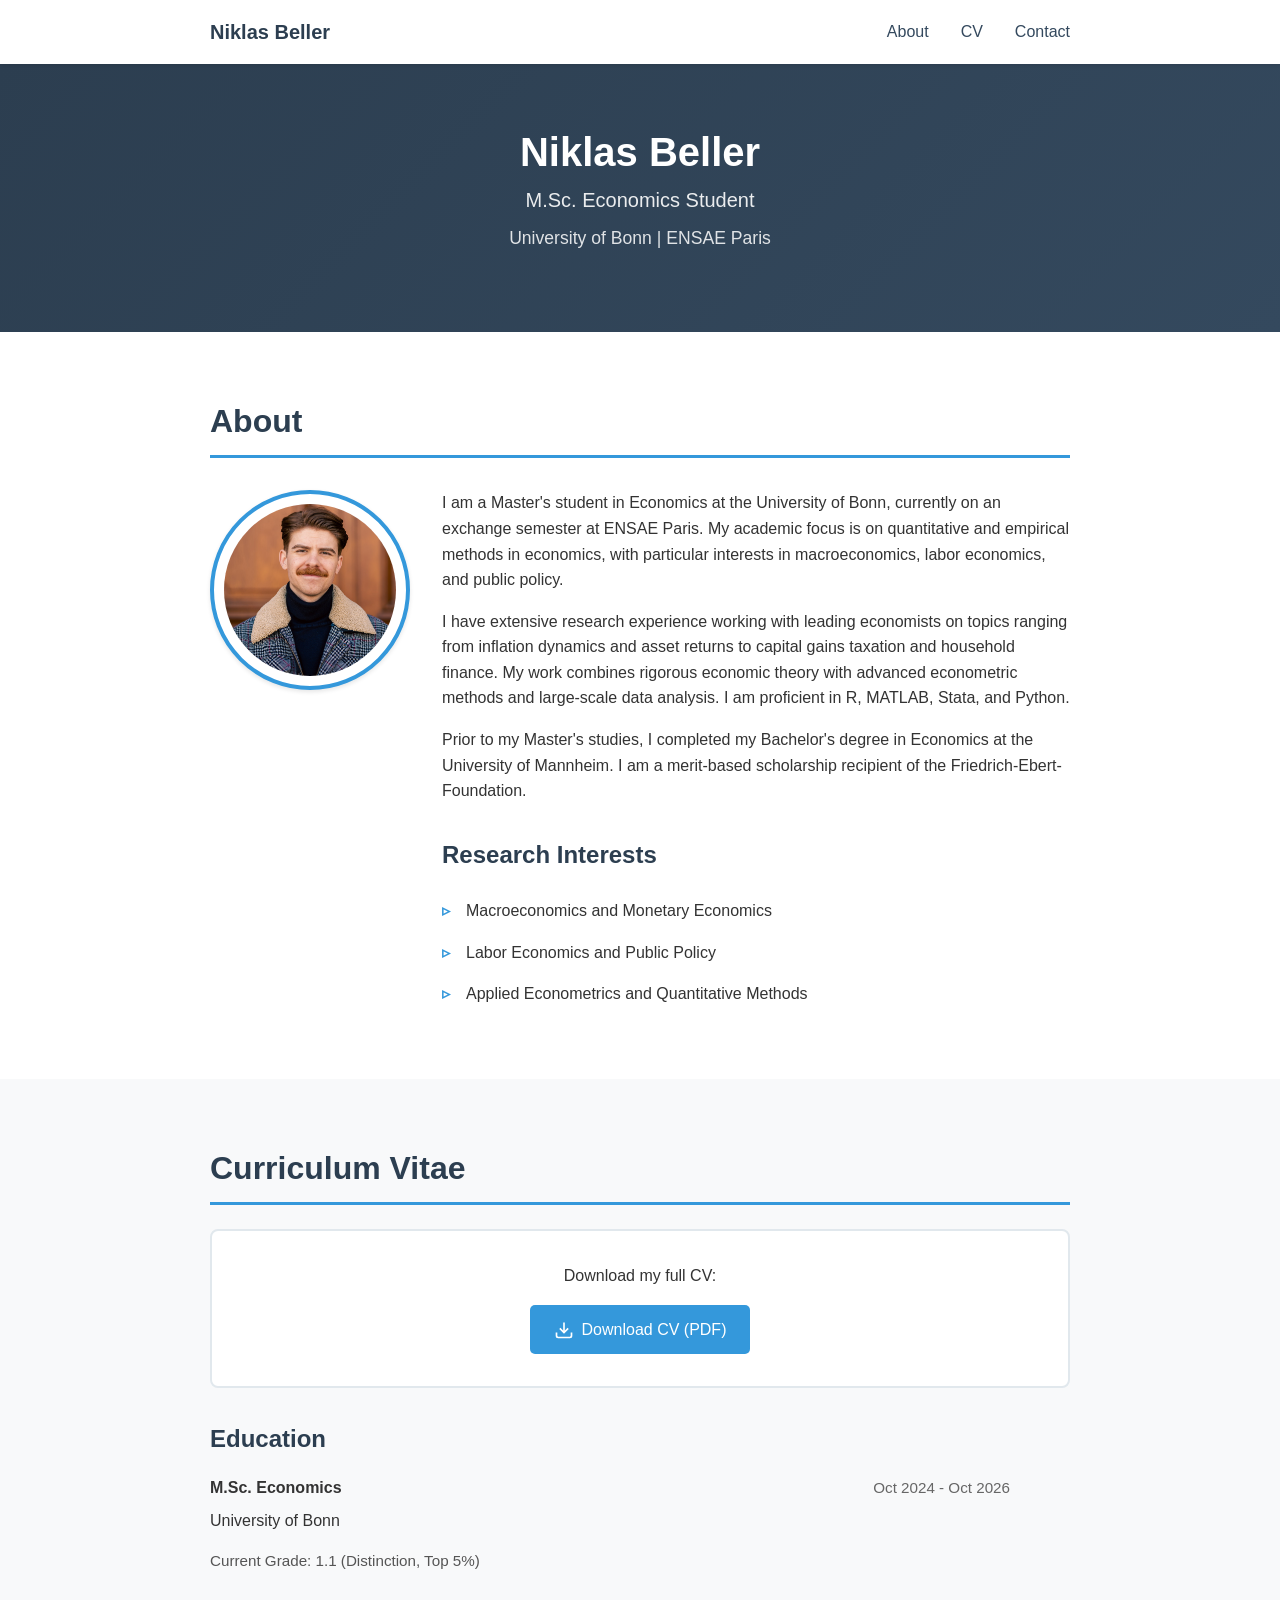
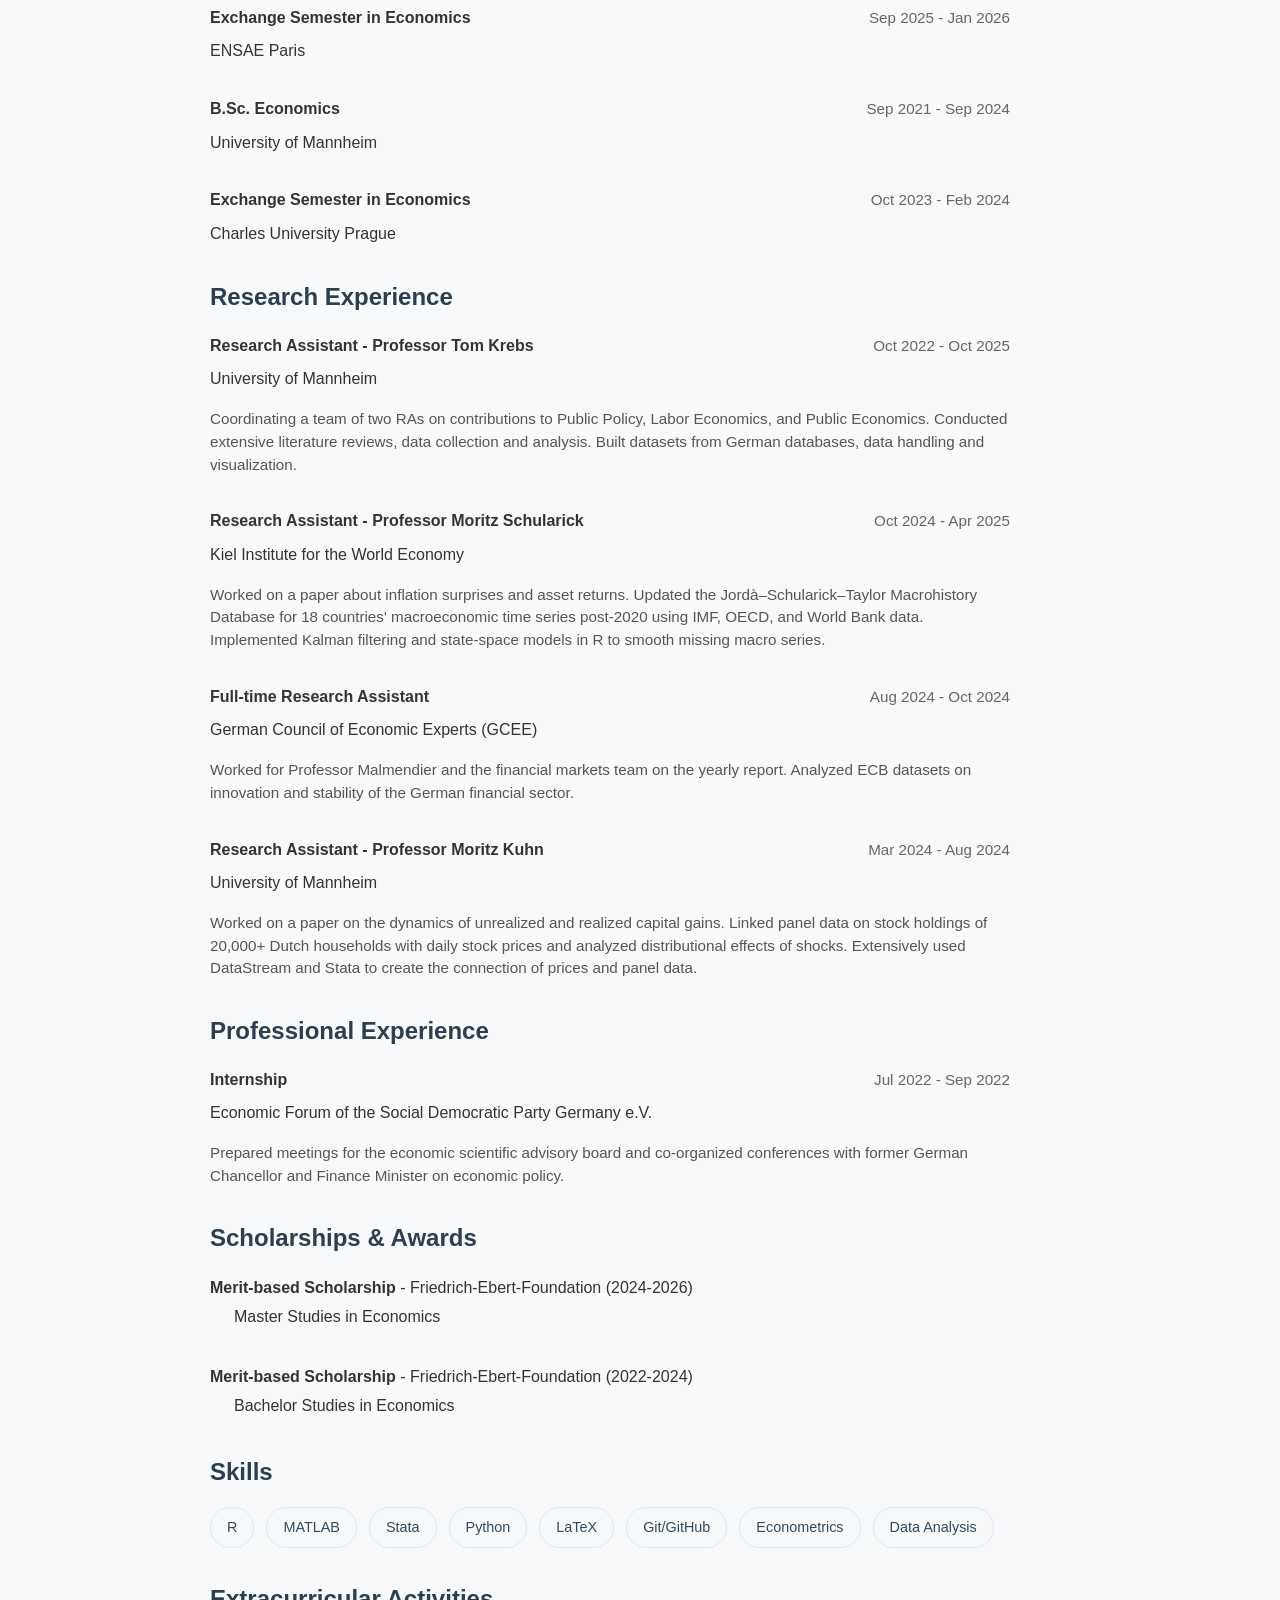
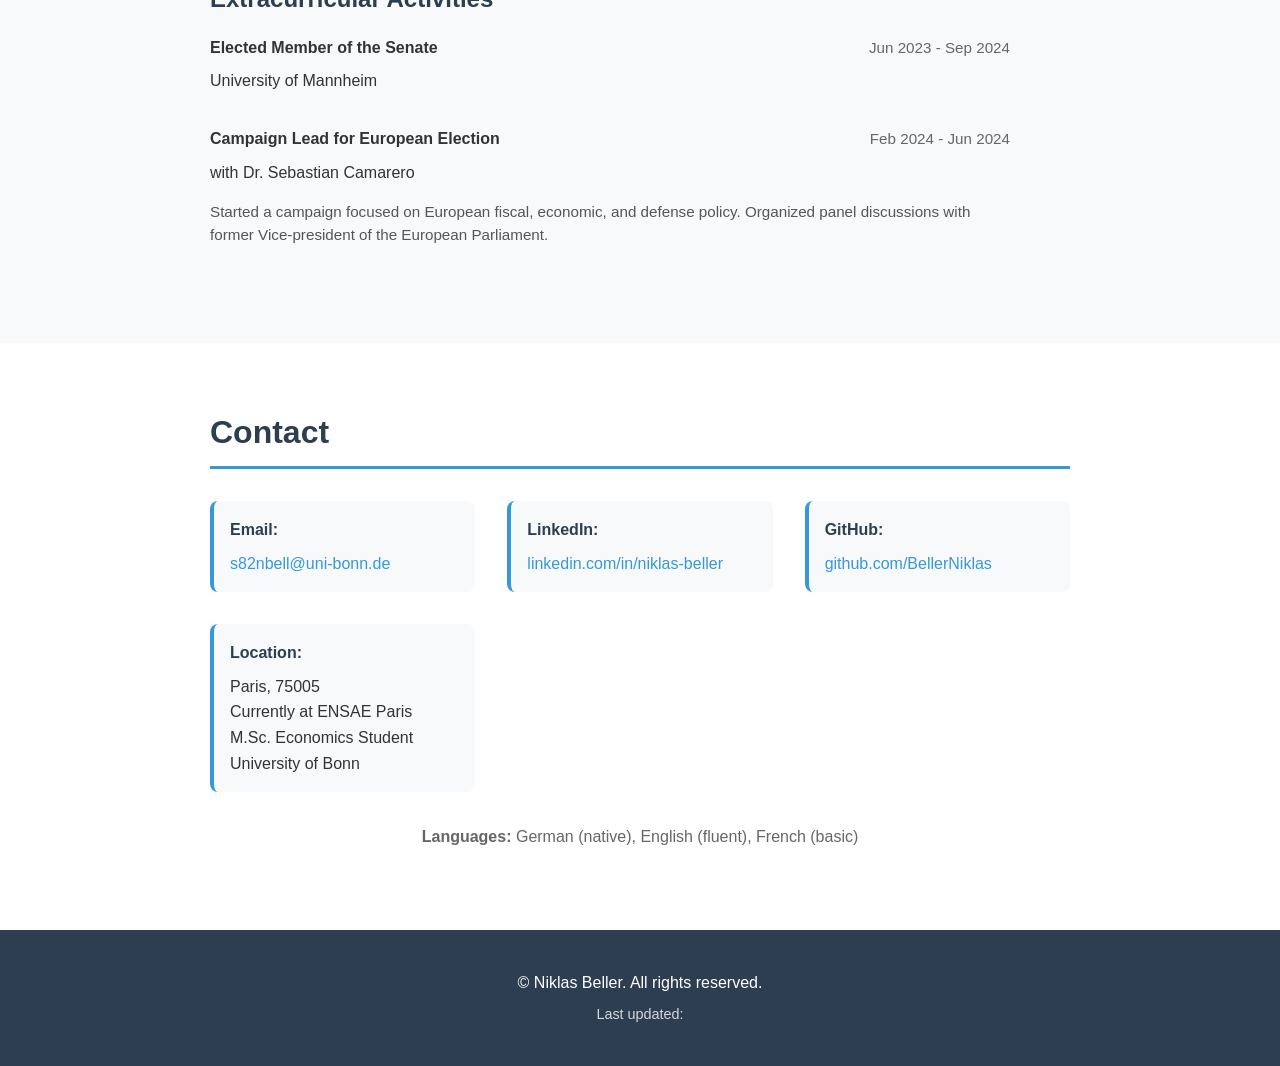
==== index.html @ c5fa342f "Remove grade details for Mannheim and Prague - Kept only Bonn M.Sc. grade (1.1, Distinction, Top 5%)" ====
<!DOCTYPE html>
<html lang="en">
<head>
    <meta charset="UTF-8">
    <meta name="viewport" content="width=device-width, initial-scale=1.0">
    <meta name="description" content="Academic profile of Niklas Beller, M.Sc. Economics Student">
    <meta name="author" content="Niklas Beller">
    <title>Niklas Beller - Academic Profile</title>
    <link rel="stylesheet" href="style.css">
</head>
<body>
    <!-- Navigation -->
    <nav class="navbar">
        <div class="container">
            <div class="nav-brand">Niklas Beller</div>
            <ul class="nav-menu">
                <li><a href="#about">About</a></li>
                <li><a href="#cv">CV</a></li>
                <li><a href="#contact">Contact</a></li>
            </ul>
        </div>
    </nav>

    <!-- Header Section -->
    <header class="header">
        <div class="container">
            <h1>Niklas Beller</h1>
            <p class="subtitle">M.Sc. Economics Student</p>
            <p class="affiliation">University of Bonn | ENSAE Paris</p>
        </div>
    </header>

    <!-- About Section -->
    <section id="about" class="section">
        <div class="container">
            <h2>About</h2>
            <div class="about-content">
                <div class="profile-photo">
                    <img src="profile.jpg" alt="Niklas Beller">
                </div>
                <div class="bio">
                    <p>
                        I am a Master's student in Economics at the University of Bonn, currently on an
                        exchange semester at ENSAE Paris. My academic focus is on quantitative and empirical
                        methods in economics, with particular interests in macroeconomics, labor economics,
                        and public policy.
                    </p>
                    <p>
                        I have extensive research experience working with leading economists on topics ranging
                        from inflation dynamics and asset returns to capital gains taxation and household finance.
                        My work combines rigorous economic theory with advanced econometric methods and large-scale
                        data analysis. I am proficient in R, MATLAB, Stata, and Python.
                    </p>
                    <p>
                        Prior to my Master's studies, I completed my Bachelor's degree in Economics at the
                        University of Mannheim. I am a merit-based scholarship
                        recipient of the Friedrich-Ebert-Foundation.
                    </p>

                    <h3>Research Interests</h3>
                    <ul class="research-interests">
                        <li>Macroeconomics and Monetary Economics</li>
                        <li>Labor Economics and Public Policy</li>
                        <li>Applied Econometrics and Quantitative Methods</li>
                    </ul>
                </div>
            </div>
        </div>
    </section>

    <!-- CV Section -->
    <section id="cv" class="section section-alt">
        <div class="container">
            <h2>Curriculum Vitae</h2>

            <!-- CV Download -->
            <div class="cv-download">
                <p>Download my full CV:</p>
                <a href="cv.pdf" class="btn-download" download>
                    <svg width="20" height="20" viewBox="0 0 24 24" fill="none" stroke="currentColor" stroke-width="2">
                        <path d="M21 15v4a2 2 0 0 1-2 2H5a2 2 0 0 1-2-2v-4"></path>
                        <polyline points="7 10 12 15 17 10"></polyline>
                        <line x1="12" y1="15" x2="12" y2="3"></line>
                    </svg>
                    Download CV (PDF)
                </a>
            </div>

            <!-- Inline CV Content -->
            <div class="cv-content">
                <h3>Education</h3>

                <div class="cv-item">
                    <div class="cv-item-header">
                        <strong>M.Sc. Economics</strong>
                        <span class="cv-date">Oct 2024 - Oct 2026</span>
                    </div>
                    <p>University of Bonn</p>
                    <p class="cv-detail">
                        Current Grade: 1.1 (Distinction, Top 5%)
                    </p>
                </div>

                <div class="cv-item">
                    <div class="cv-item-header">
                        <strong>Exchange Semester in Economics</strong>
                        <span class="cv-date">Sep 2025 - Jan 2026</span>
                    </div>
                    <p>ENSAE Paris</p>
                </div>

                <div class="cv-item">
                    <div class="cv-item-header">
                        <strong>B.Sc. Economics</strong>
                        <span class="cv-date">Sep 2021 - Sep 2024</span>
                    </div>
                    <p>University of Mannheim</p>
                </div>

                <div class="cv-item">
                    <div class="cv-item-header">
                        <strong>Exchange Semester in Economics</strong>
                        <span class="cv-date">Oct 2023 - Feb 2024</span>
                    </div>
                    <p>Charles University Prague</p>
                </div>

                <h3>Research Experience</h3>

                <div class="cv-item">
                    <div class="cv-item-header">
                        <strong>Research Assistant - Professor Tom Krebs</strong>
                        <span class="cv-date">Oct 2022 - Oct 2025</span>
                    </div>
                    <p>University of Mannheim</p>
                    <p class="cv-detail">
                        Coordinating a team of two RAs on contributions to Public Policy, Labor Economics,
                        and Public Economics. Conducted extensive literature reviews, data collection and analysis.
                        Built datasets from German databases, data handling and visualization.
                    </p>
                </div>

                <div class="cv-item">
                    <div class="cv-item-header">
                        <strong>Research Assistant - Professor Moritz Schularick</strong>
                        <span class="cv-date">Oct 2024 - Apr 2025</span>
                    </div>
                    <p>Kiel Institute for the World Economy</p>
                    <p class="cv-detail">
                        Worked on a paper about inflation surprises and asset returns. Updated the
                        Jordà–Schularick–Taylor Macrohistory Database for 18 countries' macroeconomic time
                        series post-2020 using IMF, OECD, and World Bank data. Implemented Kalman filtering
                        and state-space models in R to smooth missing macro series.
                    </p>
                </div>

                <div class="cv-item">
                    <div class="cv-item-header">
                        <strong>Full-time Research Assistant</strong>
                        <span class="cv-date">Aug 2024 - Oct 2024</span>
                    </div>
                    <p>German Council of Economic Experts (GCEE)</p>
                    <p class="cv-detail">
                        Worked for Professor Malmendier and the financial markets team on the yearly report.
                        Analyzed ECB datasets on innovation and stability of the German financial sector.
                    </p>
                </div>

                <div class="cv-item">
                    <div class="cv-item-header">
                        <strong>Research Assistant - Professor Moritz Kuhn</strong>
                        <span class="cv-date">Mar 2024 - Aug 2024</span>
                    </div>
                    <p>University of Mannheim</p>
                    <p class="cv-detail">
                        Worked on a paper on the dynamics of unrealized and realized capital gains.
                        Linked panel data on stock holdings of 20,000+ Dutch households with daily stock
                        prices and analyzed distributional effects of shocks. Extensively used DataStream
                        and Stata to create the connection of prices and panel data.
                    </p>
                </div>

                <h3>Professional Experience</h3>

                <div class="cv-item">
                    <div class="cv-item-header">
                        <strong>Internship</strong>
                        <span class="cv-date">Jul 2022 - Sep 2022</span>
                    </div>
                    <p>Economic Forum of the Social Democratic Party Germany e.V.</p>
                    <p class="cv-detail">
                        Prepared meetings for the economic scientific advisory board and co-organized
                        conferences with former German Chancellor and Finance Minister on economic policy.
                    </p>
                </div>

                <h3>Scholarships & Awards</h3>

                <div class="cv-item">
                    <p class="publication">
                        <strong>Merit-based Scholarship</strong> - Friedrich-Ebert-Foundation (2024-2026)<br>
                        Master Studies in Economics
                    </p>
                </div>

                <div class="cv-item">
                    <p class="publication">
                        <strong>Merit-based Scholarship</strong> - Friedrich-Ebert-Foundation (2022-2024)<br>
                        Bachelor Studies in Economics
                    </p>
                </div>

                <h3>Skills</h3>
                <div class="skills">
                    <span class="skill-tag">R</span>
                    <span class="skill-tag">MATLAB</span>
                    <span class="skill-tag">Stata</span>
                    <span class="skill-tag">Python</span>
                    <span class="skill-tag">LaTeX</span>
                    <span class="skill-tag">Git/GitHub</span>
                    <span class="skill-tag">Econometrics</span>
                    <span class="skill-tag">Data Analysis</span>
                </div>

                <h3>Extracurricular Activities</h3>

                <div class="cv-item">
                    <div class="cv-item-header">
                        <strong>Elected Member of the Senate</strong>
                        <span class="cv-date">Jun 2023 - Sep 2024</span>
                    </div>
                    <p>University of Mannheim</p>
                </div>

                <div class="cv-item">
                    <div class="cv-item-header">
                        <strong>Campaign Lead for European Election</strong>
                        <span class="cv-date">Feb 2024 - Jun 2024</span>
                    </div>
                    <p>with Dr. Sebastian Camarero</p>
                    <p class="cv-detail">
                        Started a campaign focused on European fiscal, economic, and defense policy.
                        Organized panel discussions with former Vice-president of the European Parliament.
                    </p>
                </div>
            </div>
        </div>
    </section>

    <!-- Contact Section -->
    <section id="contact" class="section">
        <div class="container">
            <h2>Contact</h2>
            <div class="contact-info">
                <div class="contact-item">
                    <strong>Email:</strong>
                    <a href="mailto:s82nbell@uni-bonn.de">s82nbell@uni-bonn.de</a>
                </div>

                <div class="contact-item">
                    <strong>LinkedIn:</strong>
                    <a href="https://www.linkedin.com/in/niklas-beller-2204881b4/" target="_blank">linkedin.com/in/niklas-beller</a>
                </div>

                <div class="contact-item">
                    <strong>GitHub:</strong>
                    <a href="https://github.com/BellerNiklas" target="_blank">github.com/BellerNiklas</a>
                </div>

                <div class="contact-item">
                    <strong>Location:</strong>
                    <p>
                        Paris, 75005<br>
                        Currently at ENSAE Paris<br>
                        M.Sc. Economics Student<br>
                        University of Bonn
                    </p>
                </div>
            </div>

            <div style="margin-top: 2rem; text-align: center;">
                <p style="color: #666;">
                    <strong>Languages:</strong> German (native), English (fluent), French (basic)
                </p>
            </div>
        </div>
    </section>

    <!-- Footer -->
    <footer class="footer">
        <div class="container">
            <p>&copy; <span id="year"></span> Niklas Beller. All rights reserved.</p>
            <p class="footer-note">Last updated: <span id="last-updated"></span></p>
        </div>
    </footer>

    <!-- Simple JavaScript for dynamic year and smooth scrolling -->
    <script>
        // Update copyright year
        document.getElementById('year').textContent = new Date().getFullYear();

        // Update last modified date
        document.getElementById('last-updated').textContent = new Date().toLocaleDateString('en-US', {
            year: 'numeric',
            month: 'long',
            day: 'numeric'
        });

        // Smooth scrolling for navigation links
        document.querySelectorAll('a[href^="#"]').forEach(anchor => {
            anchor.addEventListener('click', function (e) {
                e.preventDefault();
                const target = document.querySelector(this.getAttribute('href'));
                if target) {
                    target.scrollIntoView({
                        behavior: 'smooth',
                        block: 'start'
                    });
                }
            });
        });
    </script>
</body>
</html>
---- style.css ----
/* ===================================
   Academic Profile Website Styles
   =================================== */

/* CSS Variables for easy customization */
:root {
    --primary-color: #2c3e50;
    --secondary-color: #34495e;
    --accent-color: #3498db;
    --text-color: #333333;
    --light-bg: #f8f9fa;
    --white: #ffffff;
    --border-color: #e1e8ed;
    --shadow: 0 2px 4px rgba(0, 0, 0, 0.1);
}

/* Reset and Base Styles */
* {
    margin: 0;
    padding: 0;
    box-sizing: border-box;
}

html {
    scroll-behavior: smooth;
}

body {
    font-family: -apple-system, BlinkMacSystemFont, 'Segoe UI', Roboto, 'Helvetica Neue', Arial, sans-serif;
    line-height: 1.6;
    color: var(--text-color);
    background-color: var(--white);
}

.container {
    max-width: 900px;
    margin: 0 auto;
    padding: 0 20px;
}

/* Typography */
h1, h2, h3, h4 {
    color: var(--primary-color);
    font-weight: 600;
    margin-bottom: 1rem;
}

h1 {
    font-size: 2.5rem;
    line-height: 1.2;
}

h2 {
    font-size: 2rem;
    margin-bottom: 1.5rem;
    padding-bottom: 0.5rem;
    border-bottom: 3px solid var(--accent-color);
}

h3 {
    font-size: 1.5rem;
    margin-top: 2rem;
    margin-bottom: 1rem;
}

p {
    margin-bottom: 1rem;
}

a {
    color: var(--accent-color);
    text-decoration: none;
    transition: color 0.3s ease;
}

a:hover {
    color: var(--primary-color);
    text-decoration: underline;
}

/* Navigation Bar */
.navbar {
    background-color: var(--white);
    box-shadow: var(--shadow);
    position: sticky;
    top: 0;
    z-index: 1000;
    padding: 1rem 0;
}

.navbar .container {
    display: flex;
    justify-content: space-between;
    align-items: center;
}

.nav-brand {
    font-size: 1.25rem;
    font-weight: 600;
    color: var(--primary-color);
}

.nav-menu {
    display: flex;
    list-style: none;
    gap: 2rem;
}

.nav-menu a {
    color: var(--secondary-color);
    font-weight: 500;
    text-decoration: none;
    transition: color 0.3s ease;
}

.nav-menu a:hover {
    color: var(--accent-color);
    text-decoration: none;
}

/* Header Section */
.header {
    background: linear-gradient(135deg, var(--primary-color) 0%, var(--secondary-color) 100%);
    color: var(--white);
    padding: 4rem 0;
    text-align: center;
}

.header h1 {
    color: var(--white);
    margin-bottom: 0.5rem;
}

.subtitle {
    font-size: 1.25rem;
    margin-bottom: 0.5rem;
    opacity: 0.9;
}

.affiliation {
    font-size: 1.1rem;
    opacity: 0.85;
}

/* Section Styles */
.section {
    padding: 4rem 0;
}

.section-alt {
    background-color: var(--light-bg);
}

/* About Section */
.about-content {
    display: grid;
    grid-template-columns: 200px 1fr;
    gap: 2rem;
    margin-top: 2rem;
}

.profile-photo {
    text-align: center;
}

.profile-photo img {
    width: 200px;
    height: 200px;
    border-radius: 50%;
    object-fit: cover;
    object-position: center top;
    border: 4px solid var(--accent-color);
    box-shadow: var(--shadow);
    background-color: var(--white);
    padding: 10px;
}

.photo-note {
    font-size: 0.85rem;
    color: #666;
    font-style: italic;
    margin-top: 1rem;
}

.research-interests {
    list-style: none;
    padding-left: 0;
}

.research-interests li {
    padding: 0.5rem 0;
    padding-left: 1.5rem;
    position: relative;
}

.research-interests li:before {
    content: "▹";
    position: absolute;
    left: 0;
    color: var(--accent-color);
    font-weight: bold;
}

/* CV Section */
.cv-download {
    background-color: var(--white);
    border: 2px solid var(--border-color);
    border-radius: 8px;
    padding: 2rem;
    text-align: center;
    margin-bottom: 2rem;
}

.btn-download {
    display: inline-flex;
    align-items: center;
    gap: 0.5rem;
    background-color: var(--accent-color);
    color: var(--white);
    padding: 0.75rem 1.5rem;
    border-radius: 5px;
    font-weight: 500;
    text-decoration: none;
    transition: background-color 0.3s ease, transform 0.2s ease;
}

.btn-download:hover {
    background-color: var(--primary-color);
    transform: translateY(-2px);
    text-decoration: none;
}

.cv-note {
    font-size: 0.85rem;
    color: #666;
    font-style: italic;
    margin-top: 1rem;
}

.cv-content {
    max-width: 800px;
}

.cv-item {
    margin-bottom: 2rem;
}

.cv-item-header {
    display: flex;
    justify-content: space-between;
    align-items: baseline;
    margin-bottom: 0.5rem;
}

.cv-date {
    color: #666;
    font-size: 0.95rem;
}

.cv-detail {
    color: #555;
    font-size: 0.95rem;
    line-height: 1.5;
}

.publication {
    line-height: 1.8;
    padding-left: 1.5rem;
    text-indent: -1.5rem;
}

.skills {
    display: flex;
    flex-wrap: wrap;
    gap: 0.75rem;
    margin-top: 1rem;
}

.skill-tag {
    background-color: var(--light-bg);
    border: 1px solid var(--border-color);
    padding: 0.5rem 1rem;
    border-radius: 20px;
    font-size: 0.9rem;
    color: var(--secondary-color);
}

/* Contact Section */
.contact-info {
    display: grid;
    grid-template-columns: repeat(auto-fit, minmax(250px, 1fr));
    gap: 2rem;
    margin-top: 2rem;
}

.contact-item {
    padding: 1rem;
    background-color: var(--light-bg);
    border-radius: 8px;
    border-left: 4px solid var(--accent-color);
}

.contact-item strong {
    display: block;
    color: var(--primary-color);
    margin-bottom: 0.5rem;
}

.contact-item p {
    margin: 0;
    line-height: 1.6;
}

/* Footer */
.footer {
    background-color: var(--primary-color);
    color: var(--white);
    padding: 2rem 0;
    text-align: center;
}

.footer p {
    margin: 0.5rem 0;
}

.footer-note {
    font-size: 0.9rem;
    opacity: 0.8;
}

/* Responsive Design */
@media (max-width: 768px) {
    h1 {
        font-size: 2rem;
    }

    h2 {
        font-size: 1.5rem;
    }

    .navbar .container {
        flex-direction: column;
        gap: 1rem;
    }

    .nav-menu {
        gap: 1rem;
    }

    .header {
        padding: 3rem 0;
    }

    .section {
        padding: 3rem 0;
    }

    .about-content {
        grid-template-columns: 1fr;
        text-align: center;
    }

    .profile-photo {
        margin-bottom: 1rem;
    }

    .research-interests {
        text-align: left;
    }

    .cv-item-header {
        flex-direction: column;
        align-items: flex-start;
        gap: 0.25rem;
    }

    .contact-info {
        grid-template-columns: 1fr;
    }
}

@media (max-width: 480px) {
    .container {
        padding: 0 15px;
    }

    h1 {
        font-size: 1.75rem;
    }

    .subtitle {
        font-size: 1.1rem;
    }

    .nav-menu {
        gap: 0.75rem;
        font-size: 0.9rem;
    }
}

/* Print Styles */
@media print {
    .navbar,
    .footer {
        display: none;
    }

    .section {
        page-break-inside: avoid;
    }

    a {
        text-decoration: underline;
    }
}
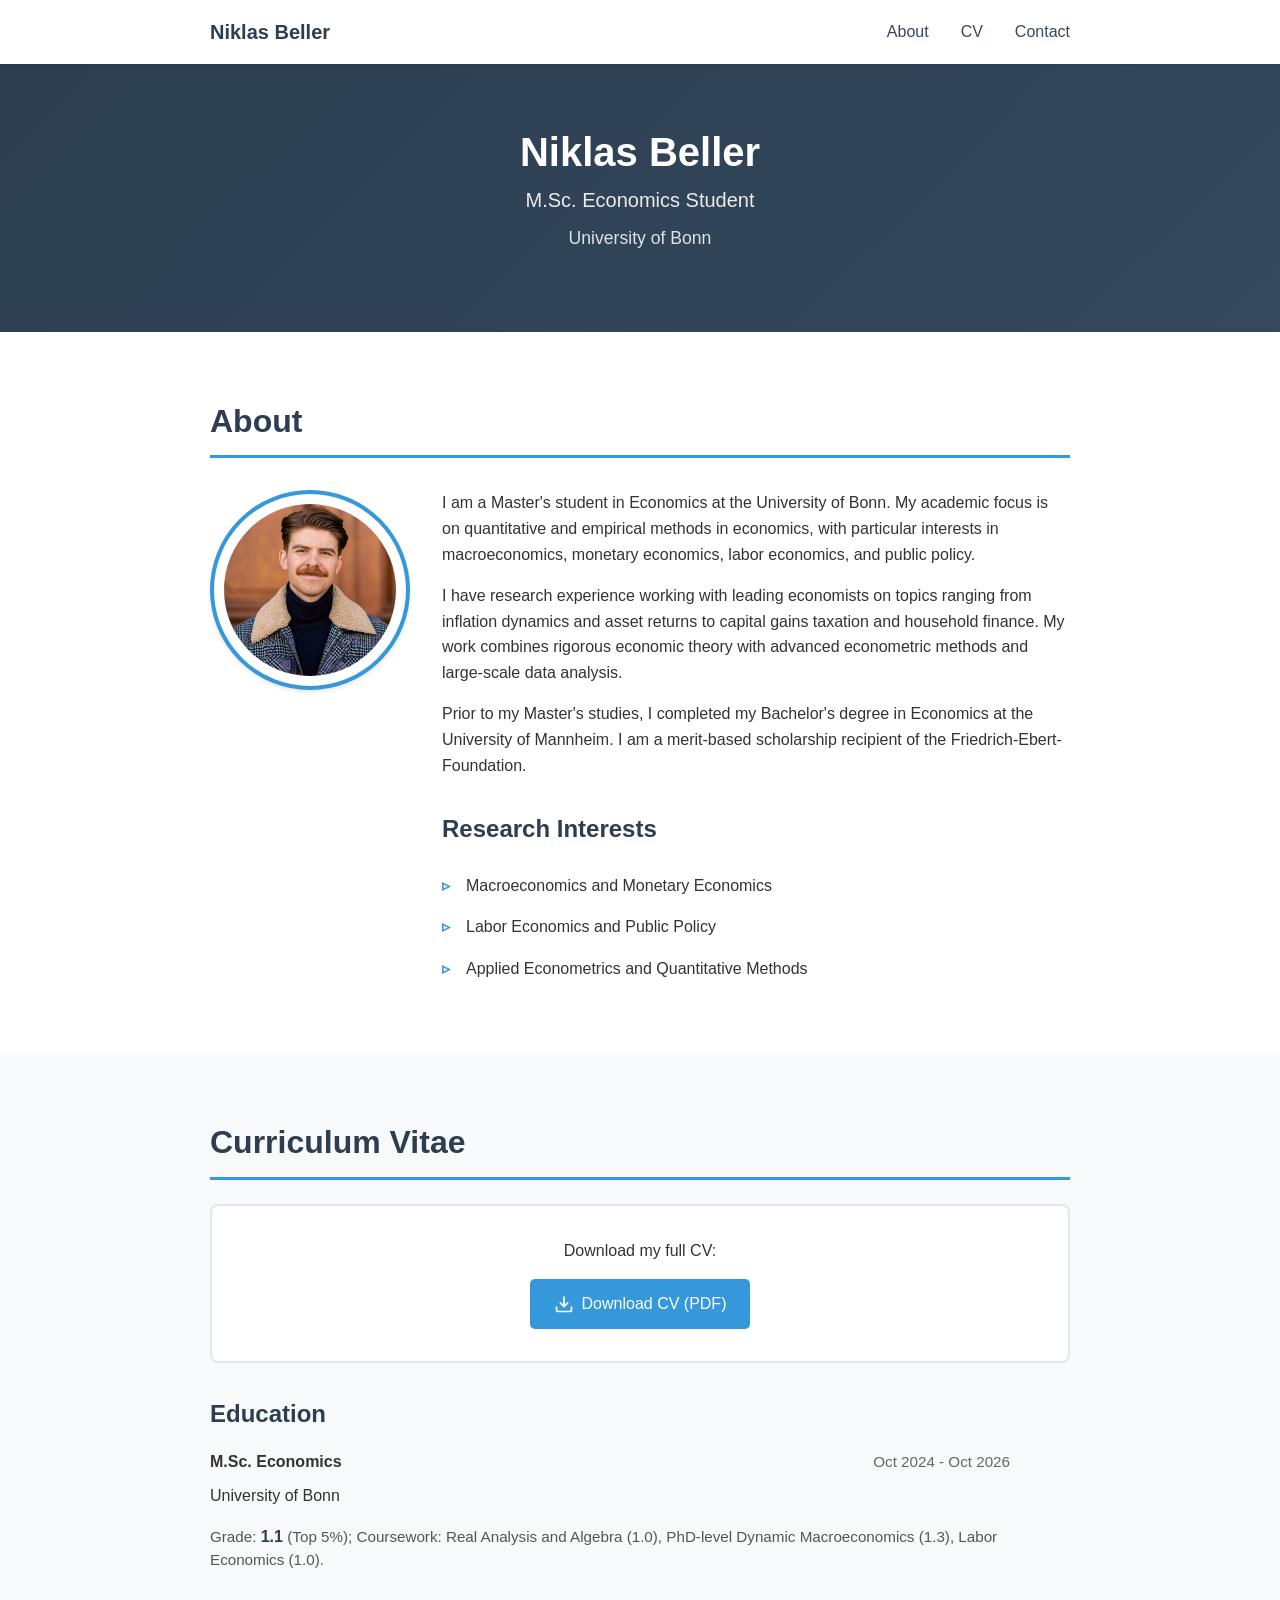
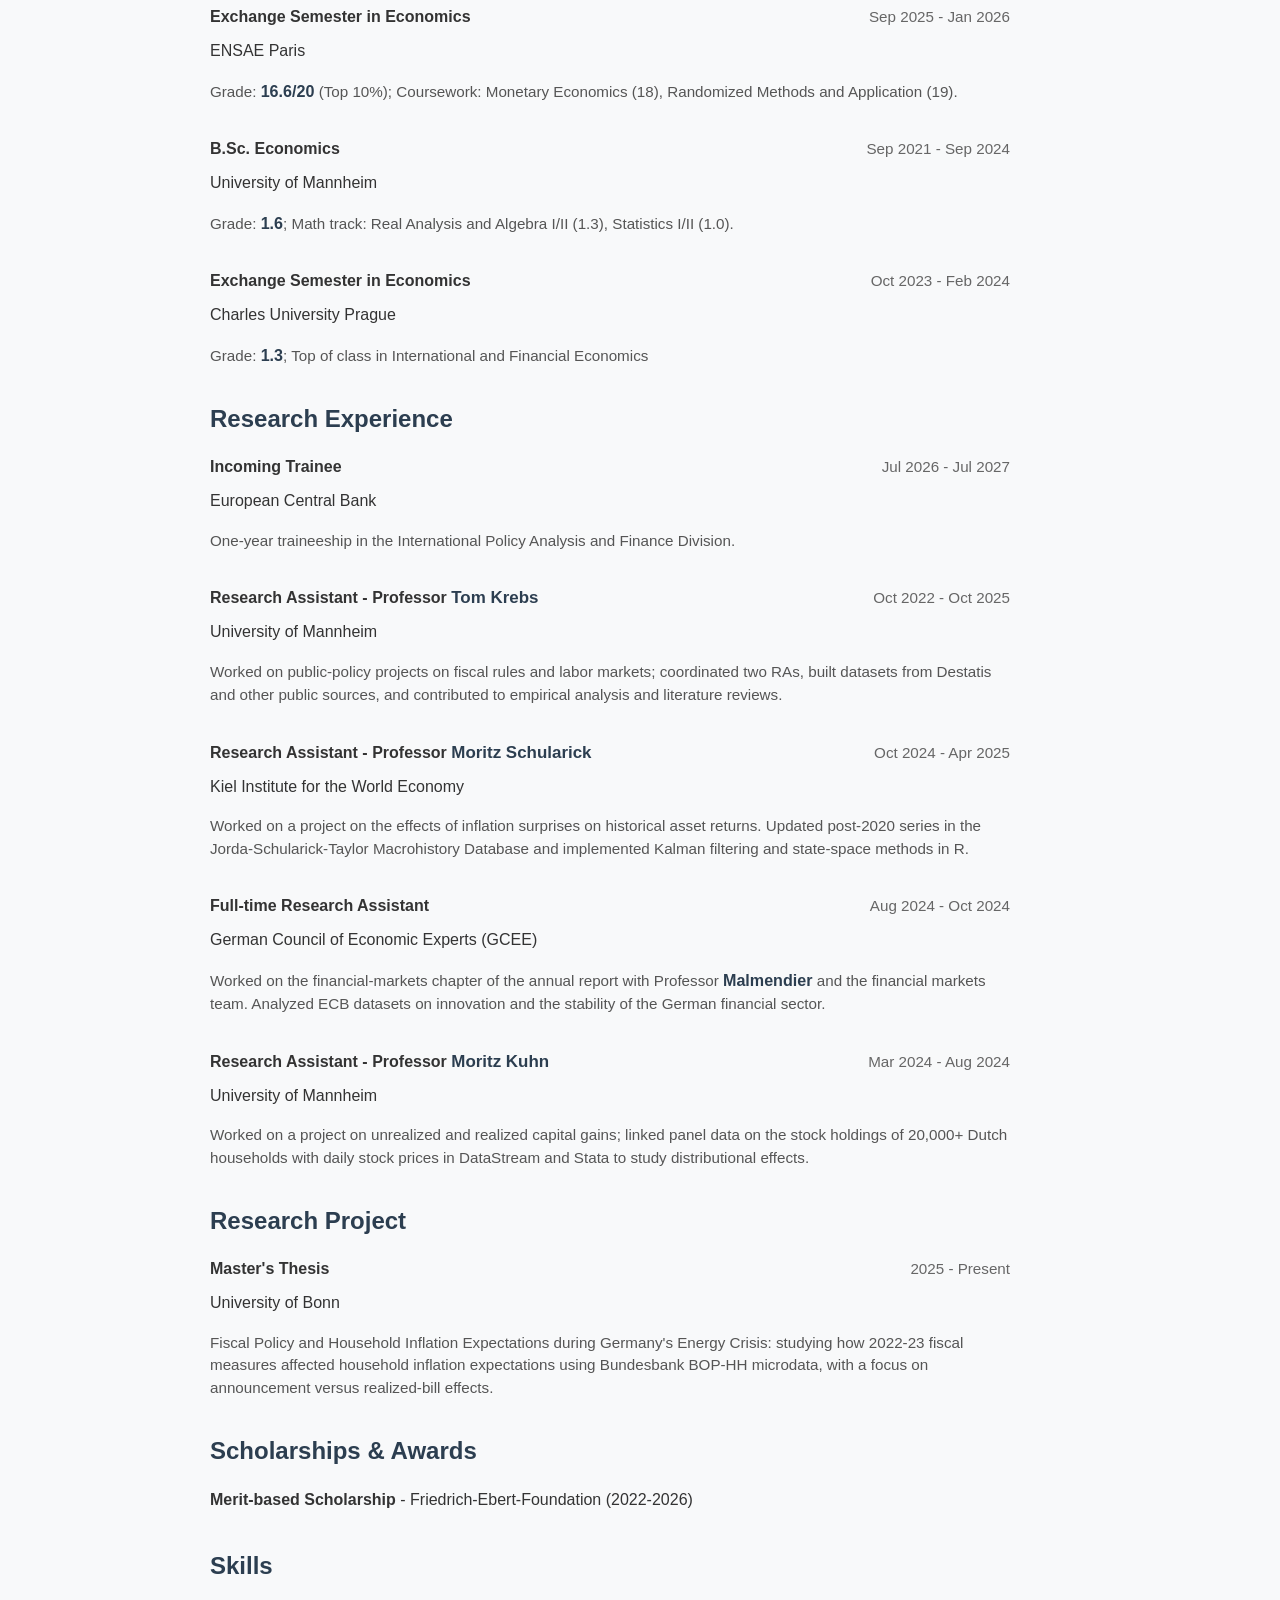
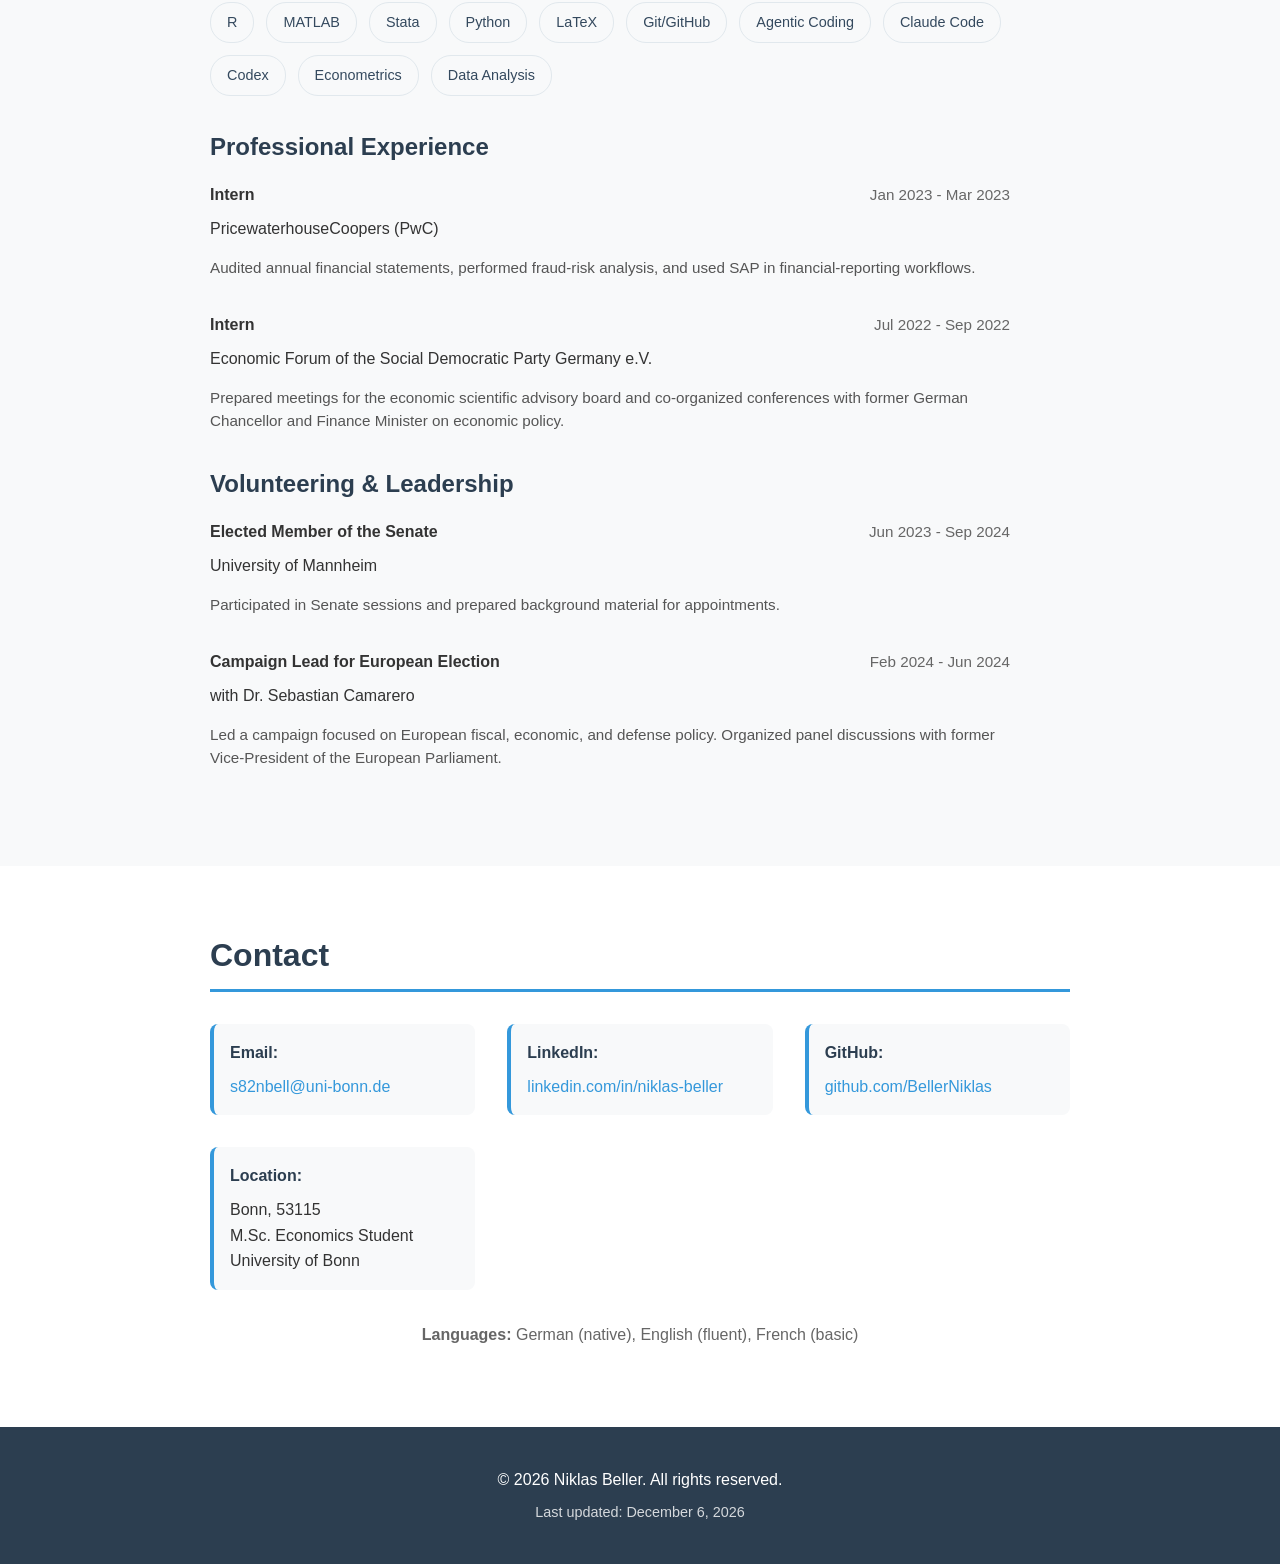
==== commit 1b047372: "Update CV layout and website copy" ====
--- a/index.html
+++ b/index.html
@@ -26,7 +26,7 @@
         <div class="container">
             <h1>Niklas Beller</h1>
             <p class="subtitle">M.Sc. Economics Student</p>
-            <p class="affiliation">University of Bonn | ENSAE Paris</p>
+            <p class="affiliation">University of Bonn</p>
         </div>
     </header>
 
@@ -40,21 +40,18 @@
                 </div>
                 <div class="bio">
                     <p>
-                        I am a Master's student in Economics at the University of Bonn, currently on an
-                        exchange semester at ENSAE Paris. My academic focus is on quantitative and empirical
-                        methods in economics, with particular interests in macroeconomics, labor economics,
-                        and public policy.
+                        I am a Master's student in Economics at the University of Bonn. My academic focus is on
+                        quantitative and empirical methods in economics, with particular interests in macroeconomics,
+                        monetary economics, labor economics, and public policy.
                     </p>
                     <p>
-                        I have extensive research experience working with leading economists on topics ranging
-                        from inflation dynamics and asset returns to capital gains taxation and household finance.
-                        My work combines rigorous economic theory with advanced econometric methods and large-scale
-                        data analysis. I am proficient in R, MATLAB, Stata, and Python.
+                        I have research experience working with leading economists on topics ranging from inflation
+                        dynamics and asset returns to capital gains taxation and household finance. My work combines
+                        rigorous economic theory with advanced econometric methods and large-scale data analysis.
                     </p>
                     <p>
-                        Prior to my Master's studies, I completed my Bachelor's degree in Economics at the
-                        University of Mannheim. I am a merit-based scholarship
-                        recipient of the Friedrich-Ebert-Foundation.
+                        Prior to my Master's studies, I completed my Bachelor's degree in Economics at the University
+                        of Mannheim. I am a merit-based scholarship recipient of the Friedrich-Ebert-Foundation.
                     </p>
 
                     <h3>Research Interests</h3>
@@ -97,7 +94,8 @@
                     </div>
                     <p>University of Bonn</p>
                     <p class="cv-detail">
-                        Current Grade: 1.1 (Distinction, Top 5%)
+                        Grade: <span class="cv-emphasis">1.1</span> (Top 5%); Coursework: Real Analysis and Algebra (1.0),
+                        PhD-level Dynamic Macroeconomics (1.3), Labor Economics (1.0).
                     </p>
                 </div>
 
@@ -107,6 +105,10 @@
                         <span class="cv-date">Sep 2025 - Jan 2026</span>
                     </div>
                     <p>ENSAE Paris</p>
+                    <p class="cv-detail">
+                        Grade: <span class="cv-emphasis">16.6/20</span> (Top 10%); Coursework: Monetary Economics (18),
+                        Randomized Methods and Application (19).
+                    </p>
                 </div>
 
                 <div class="cv-item">
@@ -115,6 +117,10 @@
                         <span class="cv-date">Sep 2021 - Sep 2024</span>
                     </div>
                     <p>University of Mannheim</p>
+                    <p class="cv-detail">
+                        Grade: <span class="cv-emphasis">1.6</span>; Math track: Real Analysis and Algebra I/II (1.3),
+                        Statistics I/II (1.0).
+                    </p>
                 </div>
 
                 <div class="cv-item">
@@ -123,34 +129,45 @@
                         <span class="cv-date">Oct 2023 - Feb 2024</span>
                     </div>
                     <p>Charles University Prague</p>
+                    <p class="cv-detail">Grade: <span class="cv-emphasis">1.3</span>; Top of class in International and Financial Economics</p>
                 </div>
 
                 <h3>Research Experience</h3>
 
                 <div class="cv-item">
                     <div class="cv-item-header">
-                        <strong>Research Assistant - Professor Tom Krebs</strong>
+                        <strong>Incoming Trainee</strong>
+                        <span class="cv-date">Jul 2026 - Jul 2027</span>
+                    </div>
+                    <p>European Central Bank</p>
+                    <p class="cv-detail">
+                        One-year traineeship in the International Policy Analysis and Finance Division.
+                    </p>
+                </div>
+
+                <div class="cv-item">
+                    <div class="cv-item-header">
+                        <strong>Research Assistant - Professor <span class="cv-emphasis">Tom Krebs</span></strong>
                         <span class="cv-date">Oct 2022 - Oct 2025</span>
                     </div>
                     <p>University of Mannheim</p>
                     <p class="cv-detail">
-                        Coordinating a team of two RAs on contributions to Public Policy, Labor Economics,
-                        and Public Economics. Conducted extensive literature reviews, data collection and analysis.
-                        Built datasets from German databases, data handling and visualization.
-                    </p>
-                </div>
-
-                <div class="cv-item">
-                    <div class="cv-item-header">
-                        <strong>Research Assistant - Professor Moritz Schularick</strong>
+                        Worked on public-policy projects on fiscal rules and labor markets; coordinated two RAs,
+                        built datasets from Destatis and other public sources, and contributed to empirical
+                        analysis and literature reviews.
+                    </p>
+                </div>
+
+                <div class="cv-item">
+                    <div class="cv-item-header">
+                        <strong>Research Assistant - Professor <span class="cv-emphasis">Moritz Schularick</span></strong>
                         <span class="cv-date">Oct 2024 - Apr 2025</span>
                     </div>
                     <p>Kiel Institute for the World Economy</p>
                     <p class="cv-detail">
-                        Worked on a paper about inflation surprises and asset returns. Updated the
-                        Jordà–Schularick–Taylor Macrohistory Database for 18 countries' macroeconomic time
-                        series post-2020 using IMF, OECD, and World Bank data. Implemented Kalman filtering
-                        and state-space models in R to smooth missing macro series.
+                        Worked on a project on the effects of inflation surprises on historical asset returns.
+                        Updated post-2020 series in the Jorda-Schularick-Taylor Macrohistory Database and
+                        implemented Kalman filtering and state-space methods in R.
                     </p>
                 </div>
 
@@ -161,36 +178,37 @@
                     </div>
                     <p>German Council of Economic Experts (GCEE)</p>
                     <p class="cv-detail">
-                        Worked for Professor Malmendier and the financial markets team on the yearly report.
-                        Analyzed ECB datasets on innovation and stability of the German financial sector.
-                    </p>
-                </div>
-
-                <div class="cv-item">
-                    <div class="cv-item-header">
-                        <strong>Research Assistant - Professor Moritz Kuhn</strong>
+                        Worked on the financial-markets chapter of the annual report with Professor <span class="cv-emphasis">Malmendier</span>
+                        and the financial markets team. Analyzed ECB datasets on innovation and the stability
+                        of the German financial sector.
+                    </p>
+                </div>
+
+                <div class="cv-item">
+                    <div class="cv-item-header">
+                        <strong>Research Assistant - Professor <span class="cv-emphasis">Moritz Kuhn</span></strong>
                         <span class="cv-date">Mar 2024 - Aug 2024</span>
                     </div>
                     <p>University of Mannheim</p>
                     <p class="cv-detail">
-                        Worked on a paper on the dynamics of unrealized and realized capital gains.
-                        Linked panel data on stock holdings of 20,000+ Dutch households with daily stock
-                        prices and analyzed distributional effects of shocks. Extensively used DataStream
-                        and Stata to create the connection of prices and panel data.
-                    </p>
-                </div>
-
-                <h3>Professional Experience</h3>
-
-                <div class="cv-item">
-                    <div class="cv-item-header">
-                        <strong>Internship</strong>
-                        <span class="cv-date">Jul 2022 - Sep 2022</span>
-                    </div>
-                    <p>Economic Forum of the Social Democratic Party Germany e.V.</p>
-                    <p class="cv-detail">
-                        Prepared meetings for the economic scientific advisory board and co-organized
-                        conferences with former German Chancellor and Finance Minister on economic policy.
+                        Worked on a project on unrealized and realized capital gains; linked panel data on the
+                        stock holdings of 20,000+ Dutch households with daily stock prices in DataStream and
+                        Stata to study distributional effects.
+                    </p>
+                </div>
+
+                <h3>Research Project</h3>
+
+                <div class="cv-item">
+                    <div class="cv-item-header">
+                        <strong>Master's Thesis</strong>
+                        <span class="cv-date">2025 - Present</span>
+                    </div>
+                    <p>University of Bonn</p>
+                    <p class="cv-detail">
+                        Fiscal Policy and Household Inflation Expectations during Germany's Energy Crisis:
+                        studying how 2022-23 fiscal measures affected household inflation expectations
+                        using Bundesbank BOP-HH microdata, with a focus on announcement versus realized-bill effects.
                     </p>
                 </div>
 
@@ -198,15 +216,7 @@
 
                 <div class="cv-item">
                     <p class="publication">
-                        <strong>Merit-based Scholarship</strong> - Friedrich-Ebert-Foundation (2024-2026)<br>
-                        Master Studies in Economics
-                    </p>
-                </div>
-
-                <div class="cv-item">
-                    <p class="publication">
-                        <strong>Merit-based Scholarship</strong> - Friedrich-Ebert-Foundation (2022-2024)<br>
-                        Bachelor Studies in Economics
+                        <strong>Merit-based Scholarship</strong> - Friedrich-Ebert-Foundation (2022-2026)
                     </p>
                 </div>
 
@@ -218,11 +228,40 @@
                     <span class="skill-tag">Python</span>
                     <span class="skill-tag">LaTeX</span>
                     <span class="skill-tag">Git/GitHub</span>
+                    <span class="skill-tag">Agentic Coding</span>
+                    <span class="skill-tag">Claude Code</span>
+                    <span class="skill-tag">Codex</span>
                     <span class="skill-tag">Econometrics</span>
                     <span class="skill-tag">Data Analysis</span>
                 </div>
 
-                <h3>Extracurricular Activities</h3>
+                <h3>Professional Experience</h3>
+
+                <div class="cv-item">
+                    <div class="cv-item-header">
+                        <strong>Intern</strong>
+                        <span class="cv-date">Jan 2023 - Mar 2023</span>
+                    </div>
+                    <p>PricewaterhouseCoopers (PwC)</p>
+                    <p class="cv-detail">
+                        Audited annual financial statements, performed fraud-risk analysis,
+                        and used SAP in financial-reporting workflows.
+                    </p>
+                </div>
+
+                <div class="cv-item">
+                    <div class="cv-item-header">
+                        <strong>Intern</strong>
+                        <span class="cv-date">Jul 2022 - Sep 2022</span>
+                    </div>
+                    <p>Economic Forum of the Social Democratic Party Germany e.V.</p>
+                    <p class="cv-detail">
+                        Prepared meetings for the economic scientific advisory board and co-organized
+                        conferences with former German Chancellor and Finance Minister on economic policy.
+                    </p>
+                </div>
+
+                <h3>Volunteering & Leadership</h3>
 
                 <div class="cv-item">
                     <div class="cv-item-header">
@@ -230,6 +269,9 @@
                         <span class="cv-date">Jun 2023 - Sep 2024</span>
                     </div>
                     <p>University of Mannheim</p>
+                    <p class="cv-detail">
+                        Participated in Senate sessions and prepared background material for appointments.
+                    </p>
                 </div>
 
                 <div class="cv-item">
@@ -239,8 +281,8 @@
                     </div>
                     <p>with Dr. Sebastian Camarero</p>
                     <p class="cv-detail">
-                        Started a campaign focused on European fiscal, economic, and defense policy.
-                        Organized panel discussions with former Vice-president of the European Parliament.
+                        Led a campaign focused on European fiscal, economic, and defense policy.
+                        Organized panel discussions with former Vice-President of the European Parliament.
                     </p>
                 </div>
             </div>
@@ -270,8 +312,7 @@
                 <div class="contact-item">
                     <strong>Location:</strong>
                     <p>
-                        Paris, 75005<br>
-                        Currently at ENSAE Paris<br>
+                        Bonn, 53115<br>
                         M.Sc. Economics Student<br>
                         University of Bonn
                     </p>
@@ -311,7 +352,7 @@
             anchor.addEventListener('click', function (e) {
                 e.preventDefault();
                 const target = document.querySelector(this.getAttribute('href'));
-                if target) {
+                if (target) {
                     target.scrollIntoView({
                         behavior: 'smooth',
                         block: 'start'
--- a/style.css
+++ b/style.css
@@ -263,6 +263,12 @@
     line-height: 1.5;
 }
 
+.cv-emphasis {
+    font-weight: 700;
+    font-size: 1.06em;
+    color: var(--primary-color);
+}
+
 .publication {
     line-height: 1.8;
     padding-left: 1.5rem;
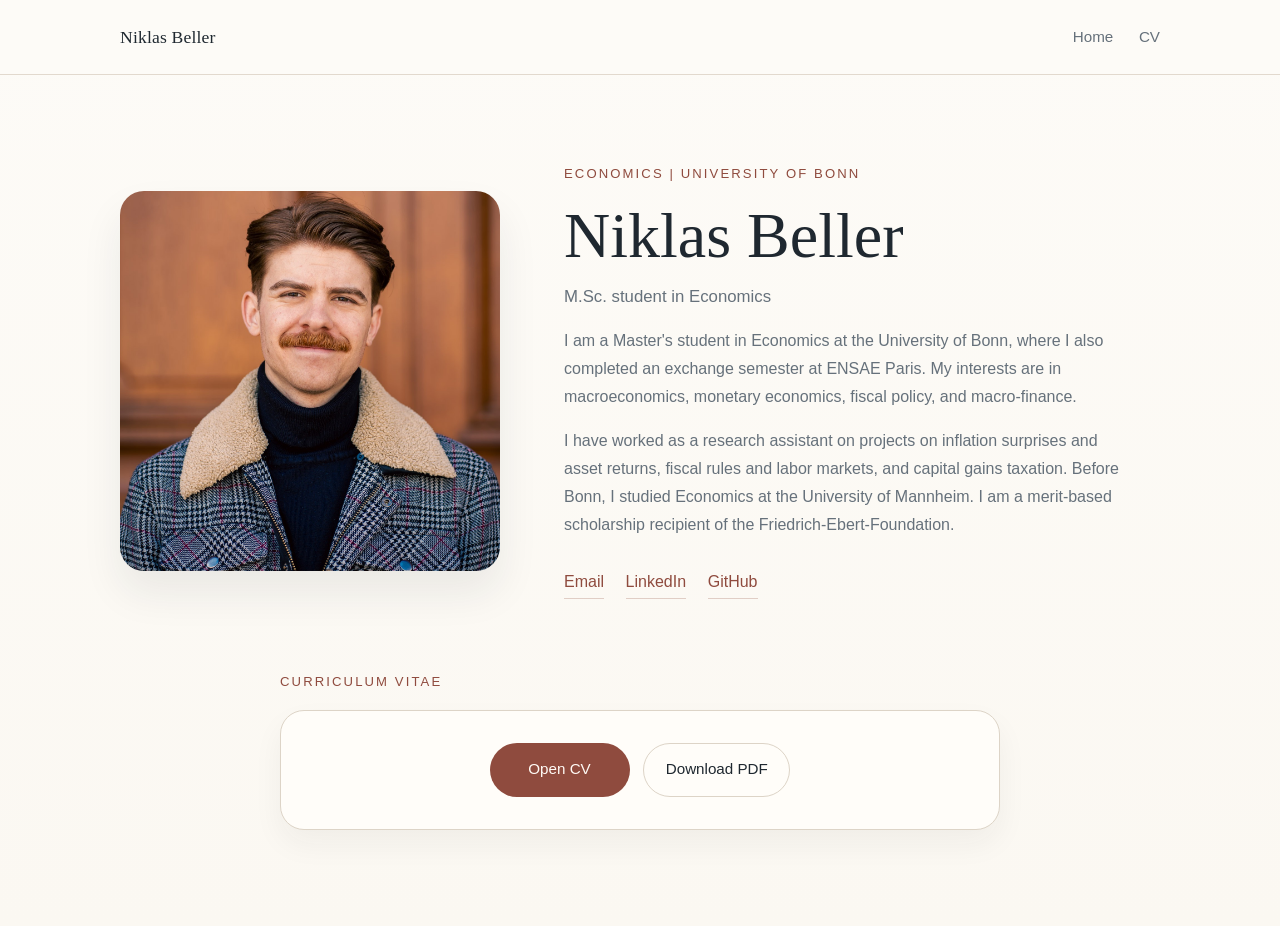
==== commit 71fa8aca: "Simplify homepage and clean repository" ====
--- a/index.html
+++ b/index.html
@@ -3,363 +3,65 @@
 <head>
     <meta charset="UTF-8">
     <meta name="viewport" content="width=device-width, initial-scale=1.0">
-    <meta name="description" content="Academic profile of Niklas Beller, M.Sc. Economics Student">
+    <meta name="description" content="Niklas Beller | Economics at the University of Bonn">
     <meta name="author" content="Niklas Beller">
-    <title>Niklas Beller - Academic Profile</title>
+    <title>Niklas Beller</title>
     <link rel="stylesheet" href="style.css">
 </head>
 <body>
-    <!-- Navigation -->
-    <nav class="navbar">
-        <div class="container">
-            <div class="nav-brand">Niklas Beller</div>
-            <ul class="nav-menu">
-                <li><a href="#about">About</a></li>
-                <li><a href="#cv">CV</a></li>
-                <li><a href="#contact">Contact</a></li>
-            </ul>
+    <nav class="site-nav">
+        <div class="container nav-inner">
+            <a class="brand" href="#about">Niklas Beller</a>
+            <div class="nav-links">
+                <a href="#about">Home</a>
+                <a href="#cv">CV</a>
+            </div>
         </div>
     </nav>
 
-    <!-- Header Section -->
-    <header class="header">
-        <div class="container">
-            <h1>Niklas Beller</h1>
-            <p class="subtitle">M.Sc. Economics Student</p>
-            <p class="affiliation">University of Bonn</p>
-        </div>
-    </header>
+    <main>
+        <section id="about" class="hero">
+            <div class="container hero-grid">
+                <div class="hero-photo">
+                    <img src="profile.jpg" alt="Portrait of Niklas Beller">
+                </div>
 
-    <!-- About Section -->
-    <section id="about" class="section">
-        <div class="container">
-            <h2>About</h2>
-            <div class="about-content">
-                <div class="profile-photo">
-                    <img src="profile.jpg" alt="Niklas Beller">
-                </div>
-                <div class="bio">
+                <div class="hero-copy">
+                    <p class="eyebrow">Economics | University of Bonn</p>
+                    <h1>Niklas Beller</h1>
+                    <p class="role">M.Sc. student in Economics</p>
                     <p>
-                        I am a Master's student in Economics at the University of Bonn. My academic focus is on
-                        quantitative and empirical methods in economics, with particular interests in macroeconomics,
-                        monetary economics, labor economics, and public policy.
+                        I am a Master's student in Economics at the University of Bonn, where I also completed an
+                        exchange semester at ENSAE Paris. My interests are in macroeconomics, monetary economics,
+                        fiscal policy, and macro-finance.
                     </p>
                     <p>
-                        I have research experience working with leading economists on topics ranging from inflation
-                        dynamics and asset returns to capital gains taxation and household finance. My work combines
-                        rigorous economic theory with advanced econometric methods and large-scale data analysis.
-                    </p>
-                    <p>
-                        Prior to my Master's studies, I completed my Bachelor's degree in Economics at the University
-                        of Mannheim. I am a merit-based scholarship recipient of the Friedrich-Ebert-Foundation.
+                        I have worked as a research assistant on projects on inflation surprises and asset returns,
+                        fiscal rules and labor markets, and capital gains taxation. Before Bonn, I studied Economics
+                        at the University of Mannheim. I am a merit-based scholarship recipient of the
+                        Friedrich-Ebert-Foundation.
                     </p>
 
-                    <h3>Research Interests</h3>
-                    <ul class="research-interests">
-                        <li>Macroeconomics and Monetary Economics</li>
-                        <li>Labor Economics and Public Policy</li>
-                        <li>Applied Econometrics and Quantitative Methods</li>
-                    </ul>
+                    <div class="link-row">
+                        <a href="mailto:s82nbell@uni-bonn.de">Email</a>
+                        <a href="https://www.linkedin.com/in/niklas-beller-2204881b4/" target="_blank" rel="noopener">LinkedIn</a>
+                        <a href="https://github.com/BellerNiklas" target="_blank" rel="noopener">GitHub</a>
+                    </div>
                 </div>
             </div>
-        </div>
-    </section>
+        </section>
 
-    <!-- CV Section -->
-    <section id="cv" class="section section-alt">
-        <div class="container">
-            <h2>Curriculum Vitae</h2>
-
-            <!-- CV Download -->
-            <div class="cv-download">
-                <p>Download my full CV:</p>
-                <a href="cv.pdf" class="btn-download" download>
-                    <svg width="20" height="20" viewBox="0 0 24 24" fill="none" stroke="currentColor" stroke-width="2">
-                        <path d="M21 15v4a2 2 0 0 1-2 2H5a2 2 0 0 1-2-2v-4"></path>
-                        <polyline points="7 10 12 15 17 10"></polyline>
-                        <line x1="12" y1="15" x2="12" y2="3"></line>
-                    </svg>
-                    Download CV (PDF)
-                </a>
-            </div>
-
-            <!-- Inline CV Content -->
-            <div class="cv-content">
-                <h3>Education</h3>
-
-                <div class="cv-item">
-                    <div class="cv-item-header">
-                        <strong>M.Sc. Economics</strong>
-                        <span class="cv-date">Oct 2024 - Oct 2026</span>
+        <section id="cv" class="cv-section">
+            <div class="container cv-shell">
+                <p class="section-label">Curriculum Vitae</p>
+                <div class="cv-card">
+                    <div class="cv-actions">
+                        <a class="button button-primary" href="cv.pdf" target="_blank" rel="noopener">Open CV</a>
+                        <a class="button button-secondary" href="cv.pdf" download>Download PDF</a>
                     </div>
-                    <p>University of Bonn</p>
-                    <p class="cv-detail">
-                        Grade: <span class="cv-emphasis">1.1</span> (Top 5%); Coursework: Real Analysis and Algebra (1.0),
-                        PhD-level Dynamic Macroeconomics (1.3), Labor Economics (1.0).
-                    </p>
-                </div>
-
-                <div class="cv-item">
-                    <div class="cv-item-header">
-                        <strong>Exchange Semester in Economics</strong>
-                        <span class="cv-date">Sep 2025 - Jan 2026</span>
-                    </div>
-                    <p>ENSAE Paris</p>
-                    <p class="cv-detail">
-                        Grade: <span class="cv-emphasis">16.6/20</span> (Top 10%); Coursework: Monetary Economics (18),
-                        Randomized Methods and Application (19).
-                    </p>
-                </div>
-
-                <div class="cv-item">
-                    <div class="cv-item-header">
-                        <strong>B.Sc. Economics</strong>
-                        <span class="cv-date">Sep 2021 - Sep 2024</span>
-                    </div>
-                    <p>University of Mannheim</p>
-                    <p class="cv-detail">
-                        Grade: <span class="cv-emphasis">1.6</span>; Math track: Real Analysis and Algebra I/II (1.3),
-                        Statistics I/II (1.0).
-                    </p>
-                </div>
-
-                <div class="cv-item">
-                    <div class="cv-item-header">
-                        <strong>Exchange Semester in Economics</strong>
-                        <span class="cv-date">Oct 2023 - Feb 2024</span>
-                    </div>
-                    <p>Charles University Prague</p>
-                    <p class="cv-detail">Grade: <span class="cv-emphasis">1.3</span>; Top of class in International and Financial Economics</p>
-                </div>
-
-                <h3>Research Experience</h3>
-
-                <div class="cv-item">
-                    <div class="cv-item-header">
-                        <strong>Incoming Trainee</strong>
-                        <span class="cv-date">Jul 2026 - Jul 2027</span>
-                    </div>
-                    <p>European Central Bank</p>
-                    <p class="cv-detail">
-                        One-year traineeship in the International Policy Analysis and Finance Division.
-                    </p>
-                </div>
-
-                <div class="cv-item">
-                    <div class="cv-item-header">
-                        <strong>Research Assistant - Professor <span class="cv-emphasis">Tom Krebs</span></strong>
-                        <span class="cv-date">Oct 2022 - Oct 2025</span>
-                    </div>
-                    <p>University of Mannheim</p>
-                    <p class="cv-detail">
-                        Worked on public-policy projects on fiscal rules and labor markets; coordinated two RAs,
-                        built datasets from Destatis and other public sources, and contributed to empirical
-                        analysis and literature reviews.
-                    </p>
-                </div>
-
-                <div class="cv-item">
-                    <div class="cv-item-header">
-                        <strong>Research Assistant - Professor <span class="cv-emphasis">Moritz Schularick</span></strong>
-                        <span class="cv-date">Oct 2024 - Apr 2025</span>
-                    </div>
-                    <p>Kiel Institute for the World Economy</p>
-                    <p class="cv-detail">
-                        Worked on a project on the effects of inflation surprises on historical asset returns.
-                        Updated post-2020 series in the Jorda-Schularick-Taylor Macrohistory Database and
-                        implemented Kalman filtering and state-space methods in R.
-                    </p>
-                </div>
-
-                <div class="cv-item">
-                    <div class="cv-item-header">
-                        <strong>Full-time Research Assistant</strong>
-                        <span class="cv-date">Aug 2024 - Oct 2024</span>
-                    </div>
-                    <p>German Council of Economic Experts (GCEE)</p>
-                    <p class="cv-detail">
-                        Worked on the financial-markets chapter of the annual report with Professor <span class="cv-emphasis">Malmendier</span>
-                        and the financial markets team. Analyzed ECB datasets on innovation and the stability
-                        of the German financial sector.
-                    </p>
-                </div>
-
-                <div class="cv-item">
-                    <div class="cv-item-header">
-                        <strong>Research Assistant - Professor <span class="cv-emphasis">Moritz Kuhn</span></strong>
-                        <span class="cv-date">Mar 2024 - Aug 2024</span>
-                    </div>
-                    <p>University of Mannheim</p>
-                    <p class="cv-detail">
-                        Worked on a project on unrealized and realized capital gains; linked panel data on the
-                        stock holdings of 20,000+ Dutch households with daily stock prices in DataStream and
-                        Stata to study distributional effects.
-                    </p>
-                </div>
-
-                <h3>Research Project</h3>
-
-                <div class="cv-item">
-                    <div class="cv-item-header">
-                        <strong>Master's Thesis</strong>
-                        <span class="cv-date">2025 - Present</span>
-                    </div>
-                    <p>University of Bonn</p>
-                    <p class="cv-detail">
-                        Fiscal Policy and Household Inflation Expectations during Germany's Energy Crisis:
-                        studying how 2022-23 fiscal measures affected household inflation expectations
-                        using Bundesbank BOP-HH microdata, with a focus on announcement versus realized-bill effects.
-                    </p>
-                </div>
-
-                <h3>Scholarships & Awards</h3>
-
-                <div class="cv-item">
-                    <p class="publication">
-                        <strong>Merit-based Scholarship</strong> - Friedrich-Ebert-Foundation (2022-2026)
-                    </p>
-                </div>
-
-                <h3>Skills</h3>
-                <div class="skills">
-                    <span class="skill-tag">R</span>
-                    <span class="skill-tag">MATLAB</span>
-                    <span class="skill-tag">Stata</span>
-                    <span class="skill-tag">Python</span>
-                    <span class="skill-tag">LaTeX</span>
-                    <span class="skill-tag">Git/GitHub</span>
-                    <span class="skill-tag">Agentic Coding</span>
-                    <span class="skill-tag">Claude Code</span>
-                    <span class="skill-tag">Codex</span>
-                    <span class="skill-tag">Econometrics</span>
-                    <span class="skill-tag">Data Analysis</span>
-                </div>
-
-                <h3>Professional Experience</h3>
-
-                <div class="cv-item">
-                    <div class="cv-item-header">
-                        <strong>Intern</strong>
-                        <span class="cv-date">Jan 2023 - Mar 2023</span>
-                    </div>
-                    <p>PricewaterhouseCoopers (PwC)</p>
-                    <p class="cv-detail">
-                        Audited annual financial statements, performed fraud-risk analysis,
-                        and used SAP in financial-reporting workflows.
-                    </p>
-                </div>
-
-                <div class="cv-item">
-                    <div class="cv-item-header">
-                        <strong>Intern</strong>
-                        <span class="cv-date">Jul 2022 - Sep 2022</span>
-                    </div>
-                    <p>Economic Forum of the Social Democratic Party Germany e.V.</p>
-                    <p class="cv-detail">
-                        Prepared meetings for the economic scientific advisory board and co-organized
-                        conferences with former German Chancellor and Finance Minister on economic policy.
-                    </p>
-                </div>
-
-                <h3>Volunteering & Leadership</h3>
-
-                <div class="cv-item">
-                    <div class="cv-item-header">
-                        <strong>Elected Member of the Senate</strong>
-                        <span class="cv-date">Jun 2023 - Sep 2024</span>
-                    </div>
-                    <p>University of Mannheim</p>
-                    <p class="cv-detail">
-                        Participated in Senate sessions and prepared background material for appointments.
-                    </p>
-                </div>
-
-                <div class="cv-item">
-                    <div class="cv-item-header">
-                        <strong>Campaign Lead for European Election</strong>
-                        <span class="cv-date">Feb 2024 - Jun 2024</span>
-                    </div>
-                    <p>with Dr. Sebastian Camarero</p>
-                    <p class="cv-detail">
-                        Led a campaign focused on European fiscal, economic, and defense policy.
-                        Organized panel discussions with former Vice-President of the European Parliament.
-                    </p>
                 </div>
             </div>
-        </div>
-    </section>
-
-    <!-- Contact Section -->
-    <section id="contact" class="section">
-        <div class="container">
-            <h2>Contact</h2>
-            <div class="contact-info">
-                <div class="contact-item">
-                    <strong>Email:</strong>
-                    <a href="mailto:s82nbell@uni-bonn.de">s82nbell@uni-bonn.de</a>
-                </div>
-
-                <div class="contact-item">
-                    <strong>LinkedIn:</strong>
-                    <a href="https://www.linkedin.com/in/niklas-beller-2204881b4/" target="_blank">linkedin.com/in/niklas-beller</a>
-                </div>
-
-                <div class="contact-item">
-                    <strong>GitHub:</strong>
-                    <a href="https://github.com/BellerNiklas" target="_blank">github.com/BellerNiklas</a>
-                </div>
-
-                <div class="contact-item">
-                    <strong>Location:</strong>
-                    <p>
-                        Bonn, 53115<br>
-                        M.Sc. Economics Student<br>
-                        University of Bonn
-                    </p>
-                </div>
-            </div>
-
-            <div style="margin-top: 2rem; text-align: center;">
-                <p style="color: #666;">
-                    <strong>Languages:</strong> German (native), English (fluent), French (basic)
-                </p>
-            </div>
-        </div>
-    </section>
-
-    <!-- Footer -->
-    <footer class="footer">
-        <div class="container">
-            <p>&copy; <span id="year"></span> Niklas Beller. All rights reserved.</p>
-            <p class="footer-note">Last updated: <span id="last-updated"></span></p>
-        </div>
-    </footer>
-
-    <!-- Simple JavaScript for dynamic year and smooth scrolling -->
-    <script>
-        // Update copyright year
-        document.getElementById('year').textContent = new Date().getFullYear();
-
-        // Update last modified date
-        document.getElementById('last-updated').textContent = new Date().toLocaleDateString('en-US', {
-            year: 'numeric',
-            month: 'long',
-            day: 'numeric'
-        });
-
-        // Smooth scrolling for navigation links
-        document.querySelectorAll('a[href^="#"]').forEach(anchor => {
-            anchor.addEventListener('click', function (e) {
-                e.preventDefault();
-                const target = document.querySelector(this.getAttribute('href'));
-                if (target) {
-                    target.scrollIntoView({
-                        behavior: 'smooth',
-                        block: 'start'
-                    });
-                }
-            });
-        });
-    </script>
+        </section>
+    </main>
 </body>
 </html>
--- a/style.css
+++ b/style.css
@@ -1,20 +1,13 @@
-/* ===================================
-   Academic Profile Website Styles
-   =================================== */
-
-/* CSS Variables for easy customization */
 :root {
-    --primary-color: #2c3e50;
-    --secondary-color: #34495e;
-    --accent-color: #3498db;
-    --text-color: #333333;
-    --light-bg: #f8f9fa;
-    --white: #ffffff;
-    --border-color: #e1e8ed;
-    --shadow: 0 2px 4px rgba(0, 0, 0, 0.1);
-}
-
-/* Reset and Base Styles */
+    --background: #fbf8f2;
+    --surface: #fffdf9;
+    --ink: #1f2830;
+    --muted: #66717b;
+    --accent: #8f4b3e;
+    --line: #ddd4c7;
+    --shadow: 0 22px 40px rgba(31, 40, 48, 0.08);
+}
+
 * {
     margin: 0;
     padding: 0;
@@ -26,396 +19,264 @@
 }
 
 body {
-    font-family: -apple-system, BlinkMacSystemFont, 'Segoe UI', Roboto, 'Helvetica Neue', Arial, sans-serif;
-    line-height: 1.6;
-    color: var(--text-color);
-    background-color: var(--white);
+    font-family: "Trebuchet MS", "Segoe UI", sans-serif;
+    color: var(--ink);
+    background: linear-gradient(180deg, #fdfbf7 0%, var(--background) 100%);
+    line-height: 1.75;
+}
+
+img {
+    display: block;
+    max-width: 100%;
+}
+
+a {
+    color: inherit;
+    text-decoration: none;
 }
 
 .container {
-    max-width: 900px;
+    width: min(1040px, calc(100% - 48px));
     margin: 0 auto;
-    padding: 0 20px;
-}
-
-/* Typography */
-h1, h2, h3, h4 {
-    color: var(--primary-color);
-    font-weight: 600;
-    margin-bottom: 1rem;
-}
-
-h1 {
-    font-size: 2.5rem;
-    line-height: 1.2;
-}
-
-h2 {
-    font-size: 2rem;
-    margin-bottom: 1.5rem;
-    padding-bottom: 0.5rem;
-    border-bottom: 3px solid var(--accent-color);
-}
-
-h3 {
-    font-size: 1.5rem;
-    margin-top: 2rem;
-    margin-bottom: 1rem;
-}
-
-p {
-    margin-bottom: 1rem;
-}
-
-a {
-    color: var(--accent-color);
-    text-decoration: none;
-    transition: color 0.3s ease;
-}
-
-a:hover {
-    color: var(--primary-color);
-    text-decoration: underline;
-}
-
-/* Navigation Bar */
-.navbar {
-    background-color: var(--white);
-    box-shadow: var(--shadow);
+}
+
+.site-nav {
     position: sticky;
     top: 0;
-    z-index: 1000;
-    padding: 1rem 0;
-}
-
-.navbar .container {
-    display: flex;
+    z-index: 10;
+    background: rgba(253, 251, 247, 0.92);
+    backdrop-filter: blur(10px);
+    border-bottom: 1px solid rgba(221, 212, 199, 0.85);
+}
+
+.nav-inner {
+    display: flex;
+    align-items: center;
     justify-content: space-between;
-    align-items: center;
-}
-
-.nav-brand {
-    font-size: 1.25rem;
-    font-weight: 600;
-    color: var(--primary-color);
-}
-
-.nav-menu {
-    display: flex;
-    list-style: none;
-    gap: 2rem;
-}
-
-.nav-menu a {
-    color: var(--secondary-color);
-    font-weight: 500;
-    text-decoration: none;
-    transition: color 0.3s ease;
-}
-
-.nav-menu a:hover {
-    color: var(--accent-color);
-    text-decoration: none;
-}
-
-/* Header Section */
-.header {
-    background: linear-gradient(135deg, var(--primary-color) 0%, var(--secondary-color) 100%);
-    color: var(--white);
-    padding: 4rem 0;
-    text-align: center;
-}
-
-.header h1 {
-    color: var(--white);
-    margin-bottom: 0.5rem;
-}
-
-.subtitle {
-    font-size: 1.25rem;
-    margin-bottom: 0.5rem;
-    opacity: 0.9;
-}
-
-.affiliation {
+    min-height: 74px;
+}
+
+.brand,
+.nav-links a {
+    font-size: 0.95rem;
+}
+
+.brand {
+    font-family: "Palatino Linotype", "Book Antiqua", Georgia, serif;
     font-size: 1.1rem;
-    opacity: 0.85;
-}
-
-/* Section Styles */
-.section {
-    padding: 4rem 0;
-}
-
-.section-alt {
-    background-color: var(--light-bg);
-}
-
-/* About Section */
-.about-content {
+    letter-spacing: 0.01em;
+}
+
+.nav-links {
+    display: flex;
+    align-items: center;
+    gap: 1.6rem;
+}
+
+.nav-links a {
+    color: var(--muted);
+    transition: color 0.2s ease;
+}
+
+.nav-links a:hover,
+.link-row a:hover {
+    color: var(--accent);
+}
+
+.hero {
+    padding: 5.5rem 0 4.5rem;
+}
+
+.hero-grid {
     display: grid;
-    grid-template-columns: 200px 1fr;
-    gap: 2rem;
-    margin-top: 2rem;
-}
-
-.profile-photo {
-    text-align: center;
-}
-
-.profile-photo img {
-    width: 200px;
-    height: 200px;
-    border-radius: 50%;
+    grid-template-columns: minmax(300px, 380px) minmax(0, 1fr);
+    gap: 4rem;
+    align-items: center;
+}
+
+.hero-photo {
+    justify-self: center;
+    width: min(100%, 380px);
+}
+
+.hero-photo img {
+    width: 100%;
+    aspect-ratio: 1 / 1;
     object-fit: cover;
     object-position: center top;
-    border: 4px solid var(--accent-color);
+    border-radius: 24px;
     box-shadow: var(--shadow);
-    background-color: var(--white);
-    padding: 10px;
-}
-
-.photo-note {
-    font-size: 0.85rem;
-    color: #666;
-    font-style: italic;
+}
+
+.hero-copy {
+    max-width: 560px;
+}
+
+.eyebrow,
+.section-label {
+    font-size: 0.82rem;
+    letter-spacing: 0.16em;
+    text-transform: uppercase;
+    color: var(--accent);
+}
+
+h1 {
+    margin-top: 0.7rem;
+    font-family: "Palatino Linotype", "Book Antiqua", Georgia, serif;
+    font-size: clamp(2.8rem, 5vw, 4.1rem);
+    font-weight: 400;
+    line-height: 1.06;
+}
+
+.role {
+    margin-top: 0.75rem;
+    margin-bottom: 1.5rem;
+    color: var(--muted);
+    font-size: 1.05rem;
+}
+
+.hero-copy p {
+    margin-bottom: 1rem;
+    color: var(--muted);
+}
+
+.hero-copy h1,
+.hero-copy .eyebrow {
+    color: var(--ink);
+}
+
+.hero-copy .eyebrow {
+    color: var(--accent);
+}
+
+.link-row {
+    display: flex;
+    flex-wrap: wrap;
+    gap: 0.9rem 1.35rem;
+    margin-top: 1.8rem;
+}
+
+.link-row a {
+    color: var(--accent);
+    border-bottom: 1px solid rgba(143, 75, 62, 0.25);
+    padding-bottom: 0.1rem;
+    transition: color 0.2s ease, border-color 0.2s ease;
+}
+
+.link-row a:hover {
+    border-color: rgba(143, 75, 62, 0.65);
+}
+
+.cv-section {
+    padding: 0 0 6rem;
+}
+
+.cv-shell {
+    max-width: 720px;
+}
+
+.cv-card {
     margin-top: 1rem;
-}
-
-.research-interests {
-    list-style: none;
-    padding-left: 0;
-}
-
-.research-interests li {
-    padding: 0.5rem 0;
-    padding-left: 1.5rem;
-    position: relative;
-}
-
-.research-interests li:before {
-    content: "▹";
-    position: absolute;
-    left: 0;
-    color: var(--accent-color);
-    font-weight: bold;
-}
-
-/* CV Section */
-.cv-download {
-    background-color: var(--white);
-    border: 2px solid var(--border-color);
-    border-radius: 8px;
-    padding: 2rem;
-    text-align: center;
-    margin-bottom: 2rem;
-}
-
-.btn-download {
+    padding: 2rem 2.2rem;
+    background: var(--surface);
+    border: 1px solid var(--line);
+    border-radius: 24px;
+    box-shadow: 0 14px 30px rgba(31, 40, 48, 0.05);
+}
+
+.cv-card p {
+    margin-bottom: 1.35rem;
+    color: var(--muted);
+}
+
+.cv-actions {
+    display: flex;
+    flex-wrap: wrap;
+    gap: 0.85rem;
+    justify-content: center;
+}
+
+.button {
     display: inline-flex;
     align-items: center;
-    gap: 0.5rem;
-    background-color: var(--accent-color);
-    color: var(--white);
-    padding: 0.75rem 1.5rem;
-    border-radius: 5px;
-    font-weight: 500;
-    text-decoration: none;
-    transition: background-color 0.3s ease, transform 0.2s ease;
-}
-
-.btn-download:hover {
-    background-color: var(--primary-color);
-    transform: translateY(-2px);
-    text-decoration: none;
-}
-
-.cv-note {
-    font-size: 0.85rem;
-    color: #666;
-    font-style: italic;
-    margin-top: 1rem;
-}
-
-.cv-content {
-    max-width: 800px;
-}
-
-.cv-item {
-    margin-bottom: 2rem;
-}
-
-.cv-item-header {
-    display: flex;
-    justify-content: space-between;
-    align-items: baseline;
-    margin-bottom: 0.5rem;
-}
-
-.cv-date {
-    color: #666;
+    justify-content: center;
+    min-width: 140px;
+    padding: 0.8rem 1.35rem;
+    border-radius: 999px;
     font-size: 0.95rem;
-}
-
-.cv-detail {
-    color: #555;
-    font-size: 0.95rem;
-    line-height: 1.5;
-}
-
-.cv-emphasis {
-    font-weight: 700;
-    font-size: 1.06em;
-    color: var(--primary-color);
-}
-
-.publication {
-    line-height: 1.8;
-    padding-left: 1.5rem;
-    text-indent: -1.5rem;
-}
-
-.skills {
-    display: flex;
-    flex-wrap: wrap;
-    gap: 0.75rem;
-    margin-top: 1rem;
-}
-
-.skill-tag {
-    background-color: var(--light-bg);
-    border: 1px solid var(--border-color);
-    padding: 0.5rem 1rem;
-    border-radius: 20px;
-    font-size: 0.9rem;
-    color: var(--secondary-color);
-}
-
-/* Contact Section */
-.contact-info {
-    display: grid;
-    grid-template-columns: repeat(auto-fit, minmax(250px, 1fr));
-    gap: 2rem;
-    margin-top: 2rem;
-}
-
-.contact-item {
-    padding: 1rem;
-    background-color: var(--light-bg);
-    border-radius: 8px;
-    border-left: 4px solid var(--accent-color);
-}
-
-.contact-item strong {
-    display: block;
-    color: var(--primary-color);
-    margin-bottom: 0.5rem;
-}
-
-.contact-item p {
-    margin: 0;
-    line-height: 1.6;
-}
-
-/* Footer */
-.footer {
-    background-color: var(--primary-color);
-    color: var(--white);
-    padding: 2rem 0;
-    text-align: center;
-}
-
-.footer p {
-    margin: 0.5rem 0;
-}
-
-.footer-note {
-    font-size: 0.9rem;
-    opacity: 0.8;
-}
-
-/* Responsive Design */
-@media (max-width: 768px) {
-    h1 {
-        font-size: 2rem;
-    }
-
-    h2 {
-        font-size: 1.5rem;
-    }
-
-    .navbar .container {
+    transition: transform 0.2s ease, background-color 0.2s ease, border-color 0.2s ease;
+}
+
+.button:hover {
+    transform: translateY(-1px);
+}
+
+.button-primary {
+    background: var(--accent);
+    color: #fffaf5;
+}
+
+.button-secondary {
+    border: 1px solid var(--line);
+    color: var(--ink);
+    background: transparent;
+}
+
+.button-secondary:hover {
+    border-color: rgba(31, 40, 48, 0.35);
+}
+
+@media (max-width: 860px) {
+    .hero {
+        padding-top: 4rem;
+    }
+
+    .hero-grid {
+        grid-template-columns: 1fr;
+        gap: 2.25rem;
+    }
+
+    .hero-copy {
+        max-width: none;
+    }
+}
+
+@media (max-width: 640px) {
+    .container {
+        width: min(100% - 32px, 1040px);
+    }
+
+    .nav-inner {
+        min-height: 64px;
+    }
+
+    .brand {
+        font-size: 1rem;
+    }
+
+    .nav-links {
+        gap: 1rem;
+        font-size: 0.92rem;
+    }
+
+    .hero {
+        padding: 3.2rem 0 3.4rem;
+    }
+
+    .hero-photo {
+        width: min(100%, 340px);
+    }
+
+    .cv-card {
+        padding: 1.6rem;
+        border-radius: 20px;
+    }
+
+    .cv-actions {
         flex-direction: column;
-        gap: 1rem;
-    }
-
-    .nav-menu {
-        gap: 1rem;
-    }
-
-    .header {
-        padding: 3rem 0;
-    }
-
-    .section {
-        padding: 3rem 0;
-    }
-
-    .about-content {
-        grid-template-columns: 1fr;
-        text-align: center;
-    }
-
-    .profile-photo {
-        margin-bottom: 1rem;
-    }
-
-    .research-interests {
-        text-align: left;
-    }
-
-    .cv-item-header {
-        flex-direction: column;
-        align-items: flex-start;
-        gap: 0.25rem;
-    }
-
-    .contact-info {
-        grid-template-columns: 1fr;
-    }
-}
-
-@media (max-width: 480px) {
-    .container {
-        padding: 0 15px;
-    }
-
-    h1 {
-        font-size: 1.75rem;
-    }
-
-    .subtitle {
-        font-size: 1.1rem;
-    }
-
-    .nav-menu {
-        gap: 0.75rem;
-        font-size: 0.9rem;
-    }
-}
-
-/* Print Styles */
-@media print {
-    .navbar,
-    .footer {
-        display: none;
-    }
-
-    .section {
-        page-break-inside: avoid;
-    }
-
-    a {
-        text-decoration: underline;
-    }
-}
+    }
+
+    .button {
+        width: 100%;
+    }
+}
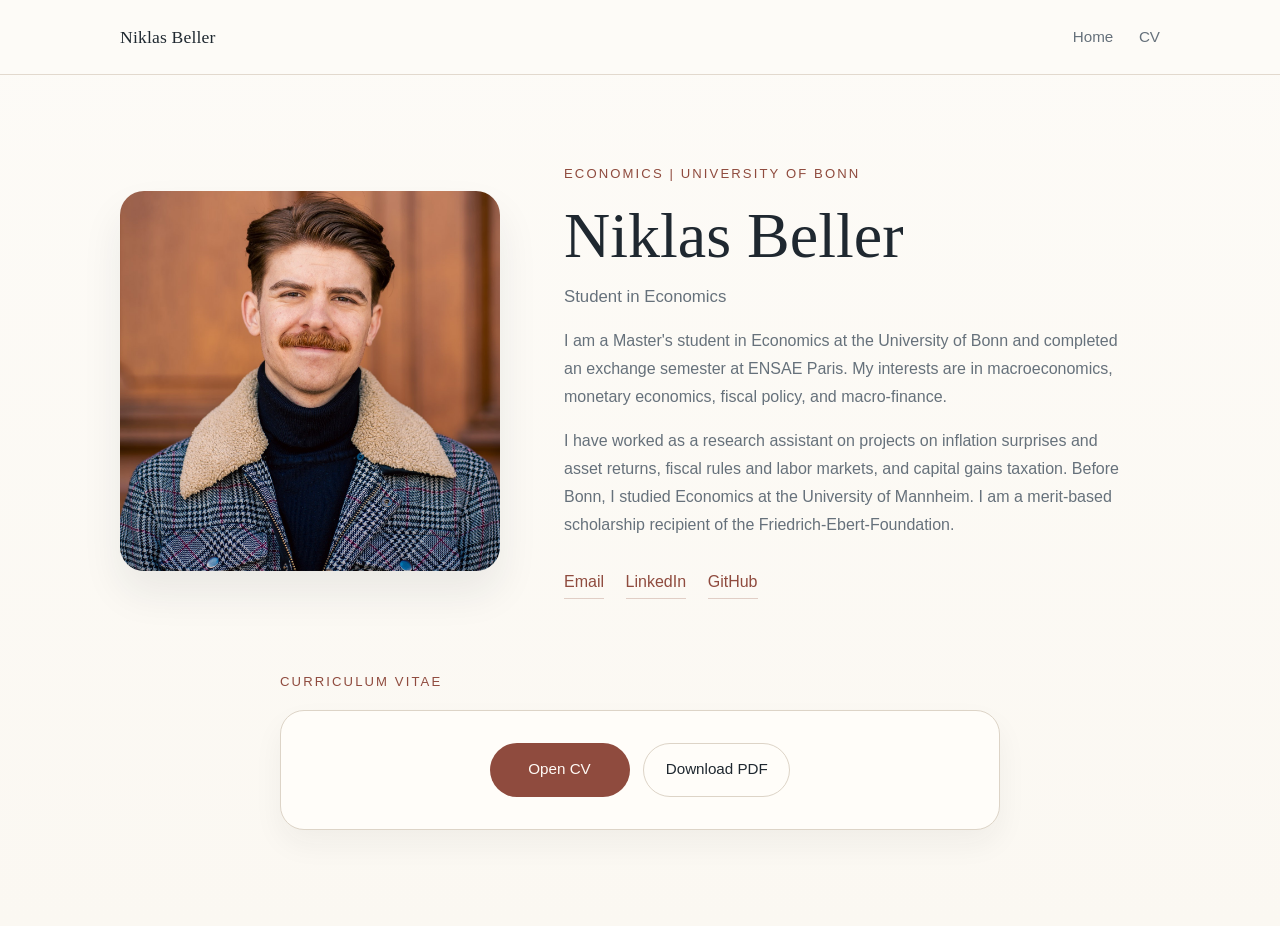
==== commit 4ad44cda: "Refine CV and homepage wording" ====
--- a/index.html
+++ b/index.html
@@ -29,11 +29,11 @@
                 <div class="hero-copy">
                     <p class="eyebrow">Economics | University of Bonn</p>
                     <h1>Niklas Beller</h1>
-                    <p class="role">M.Sc. student in Economics</p>
+                    <p class="role">Student in Economics</p>
                     <p>
-                        I am a Master's student in Economics at the University of Bonn, where I also completed an
-                        exchange semester at ENSAE Paris. My interests are in macroeconomics, monetary economics,
-                        fiscal policy, and macro-finance.
+                        I am a Master's student in Economics at the University of Bonn and completed an exchange
+                        semester at ENSAE Paris. My interests are in macroeconomics, monetary economics, fiscal
+                        policy, and macro-finance.
                     </p>
                     <p>
                         I have worked as a research assistant on projects on inflation surprises and asset returns,
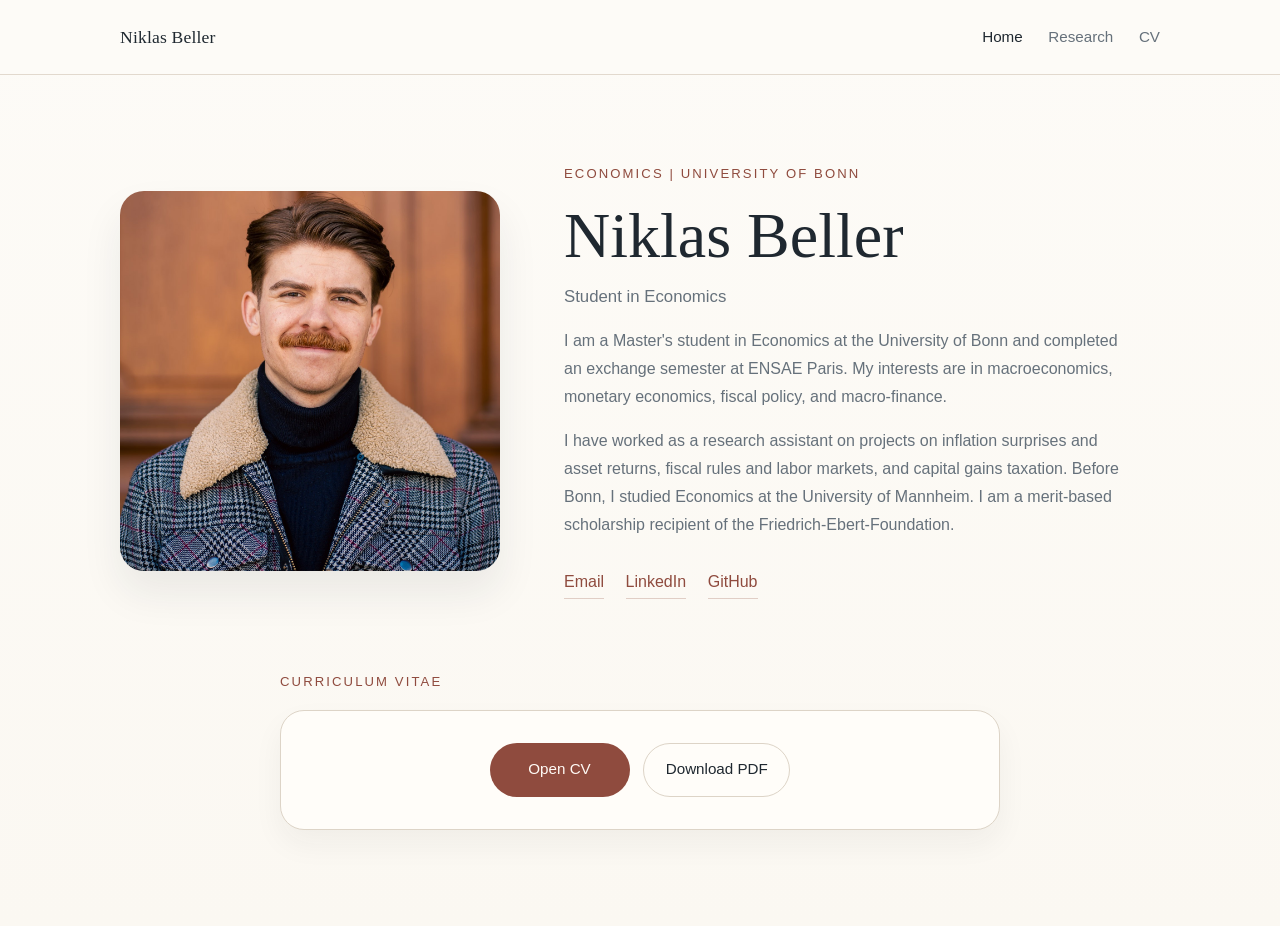
==== commit caa05ea5: "Add research page" ====
--- a/index.html
+++ b/index.html
@@ -11,9 +11,10 @@
 <body>
     <nav class="site-nav">
         <div class="container nav-inner">
-            <a class="brand" href="#about">Niklas Beller</a>
+            <a class="brand" href="index.html">Niklas Beller</a>
             <div class="nav-links">
-                <a href="#about">Home</a>
+                <a class="active" href="index.html">Home</a>
+                <a href="research.html">Research</a>
                 <a href="#cv">CV</a>
             </div>
         </div>
@@ -56,8 +57,8 @@
                 <p class="section-label">Curriculum Vitae</p>
                 <div class="cv-card">
                     <div class="cv-actions">
-                        <a class="button button-primary" href="cv.pdf" target="_blank" rel="noopener">Open CV</a>
-                        <a class="button button-secondary" href="cv.pdf" download>Download PDF</a>
+                        <a class="button button-primary" href="cv_updated.pdf" target="_blank" rel="noopener">Open CV</a>
+                        <a class="button button-secondary" href="cv_updated.pdf" download>Download PDF</a>
                     </div>
                 </div>
             </div>
--- a/style.css
+++ b/style.css
@@ -78,6 +78,10 @@
     transition: color 0.2s ease;
 }
 
+.nav-links a.active {
+    color: var(--ink);
+}
+
 .nav-links a:hover,
 .link-row a:hover {
     color: var(--accent);
@@ -169,6 +173,63 @@
 
 .cv-section {
     padding: 0 0 6rem;
+}
+
+.research-page {
+    padding: 4.8rem 0 6rem;
+}
+
+.page-shell {
+    max-width: 840px;
+}
+
+.page-header {
+    padding-bottom: 2.5rem;
+}
+
+.page-title {
+    margin-top: 0.8rem;
+}
+
+.page-lead {
+    max-width: 640px;
+    margin-top: 1.35rem;
+    color: var(--muted);
+    font-size: 1.05rem;
+}
+
+.research-section + .research-section {
+    margin-top: 2.4rem;
+}
+
+.feature-card {
+    background: var(--surface);
+    border: 1px solid var(--line);
+    border-radius: 24px;
+    box-shadow: 0 14px 30px rgba(31, 40, 48, 0.05);
+}
+
+.feature-card {
+    padding: 2.2rem;
+}
+
+.feature-card h2 {
+    margin-top: 0.8rem;
+    font-family: "Palatino Linotype", "Book Antiqua", Georgia, serif;
+    font-size: 2.2rem;
+    font-weight: 400;
+    line-height: 1.14;
+}
+
+.card-meta {
+    margin-top: 0.95rem;
+    color: var(--accent);
+    font-size: 0.92rem;
+}
+
+.card-copy {
+    margin-top: 1rem;
+    color: var(--muted);
 }
 
 .cv-shell {
@@ -239,6 +300,7 @@
     .hero-copy {
         max-width: none;
     }
+
 }
 
 @media (max-width: 640px) {
@@ -263,6 +325,10 @@
         padding: 3.2rem 0 3.4rem;
     }
 
+    .research-page {
+        padding: 3.2rem 0 4.5rem;
+    }
+
     .hero-photo {
         width: min(100%, 340px);
     }
@@ -279,4 +345,9 @@
     .button {
         width: 100%;
     }
-}
+
+    .feature-card,
+    .cv-card {
+        padding: 1.6rem;
+    }
+}
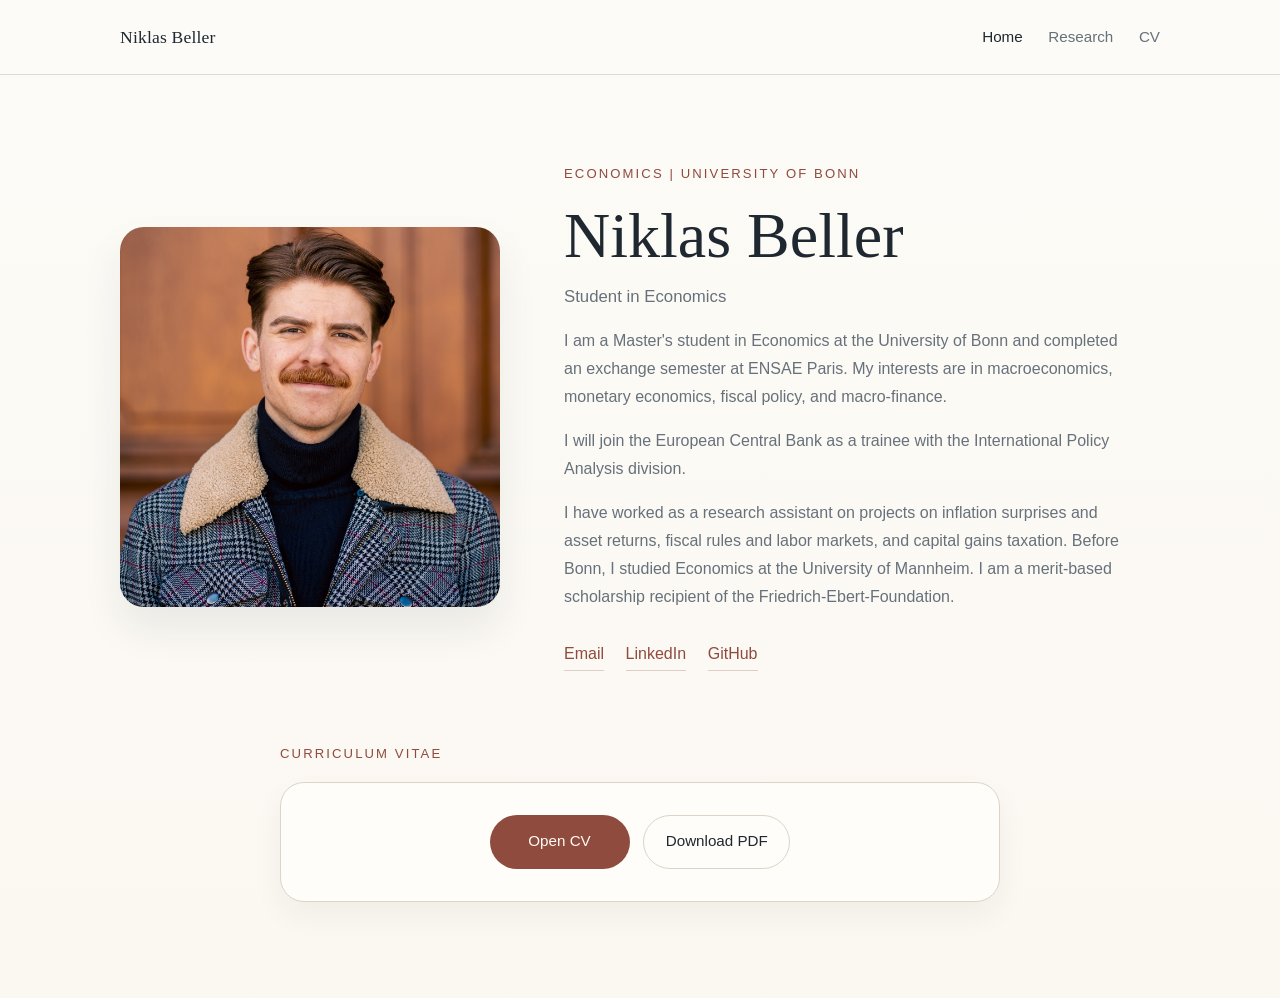
==== commit b263ffdb: "Update homepage bio with European Central Bank role" ====
--- a/index.html
+++ b/index.html
@@ -36,6 +36,7 @@
                         semester at ENSAE Paris. My interests are in macroeconomics, monetary economics, fiscal
                         policy, and macro-finance.
                     </p>
+                    <p>I will join the European Central Bank as a trainee with the International Policy Analysis division.</p>
                     <p>
                         I have worked as a research assistant on projects on inflation surprises and asset returns,
                         fiscal rules and labor markets, and capital gains taxation. Before Bonn, I studied Economics
@@ -57,8 +58,8 @@
                 <p class="section-label">Curriculum Vitae</p>
                 <div class="cv-card">
                     <div class="cv-actions">
-                        <a class="button button-primary" href="cv_updated.pdf" target="_blank" rel="noopener">Open CV</a>
-                        <a class="button button-secondary" href="cv_updated.pdf" download>Download PDF</a>
+                        <a class="button button-primary" href="cv.pdf" target="_blank" rel="noopener">Open CV</a>
+                        <a class="button button-secondary" href="cv.pdf" download>Download PDF</a>
                     </div>
                 </div>
             </div>
--- a/style.css
+++ b/style.css
@@ -180,7 +180,7 @@
 }
 
 .page-shell {
-    max-width: 840px;
+    max-width: 920px;
 }
 
 .page-header {
@@ -210,7 +210,7 @@
 }
 
 .feature-card {
-    padding: 2.2rem;
+    padding: 2.4rem 2.5rem;
 }
 
 .feature-card h2 {
@@ -227,9 +227,33 @@
     font-size: 0.92rem;
 }
 
+.abstract-label {
+    margin-top: 1.2rem;
+    font-size: 0.78rem;
+    letter-spacing: 0.14em;
+    text-transform: uppercase;
+    color: var(--accent);
+}
+
 .card-copy {
+    margin-top: 0.9rem;
+    color: var(--muted);
+    max-width: 760px;
+}
+
+.card-copy + .card-copy {
     margin-top: 1rem;
-    color: var(--muted);
+}
+
+.card-link {
+    color: var(--accent);
+    border-bottom: 1px solid rgba(143, 75, 62, 0.25);
+    transition: color 0.2s ease, border-color 0.2s ease;
+}
+
+.card-link:hover {
+    color: var(--ink);
+    border-color: rgba(143, 75, 62, 0.65);
 }
 
 .cv-shell {
